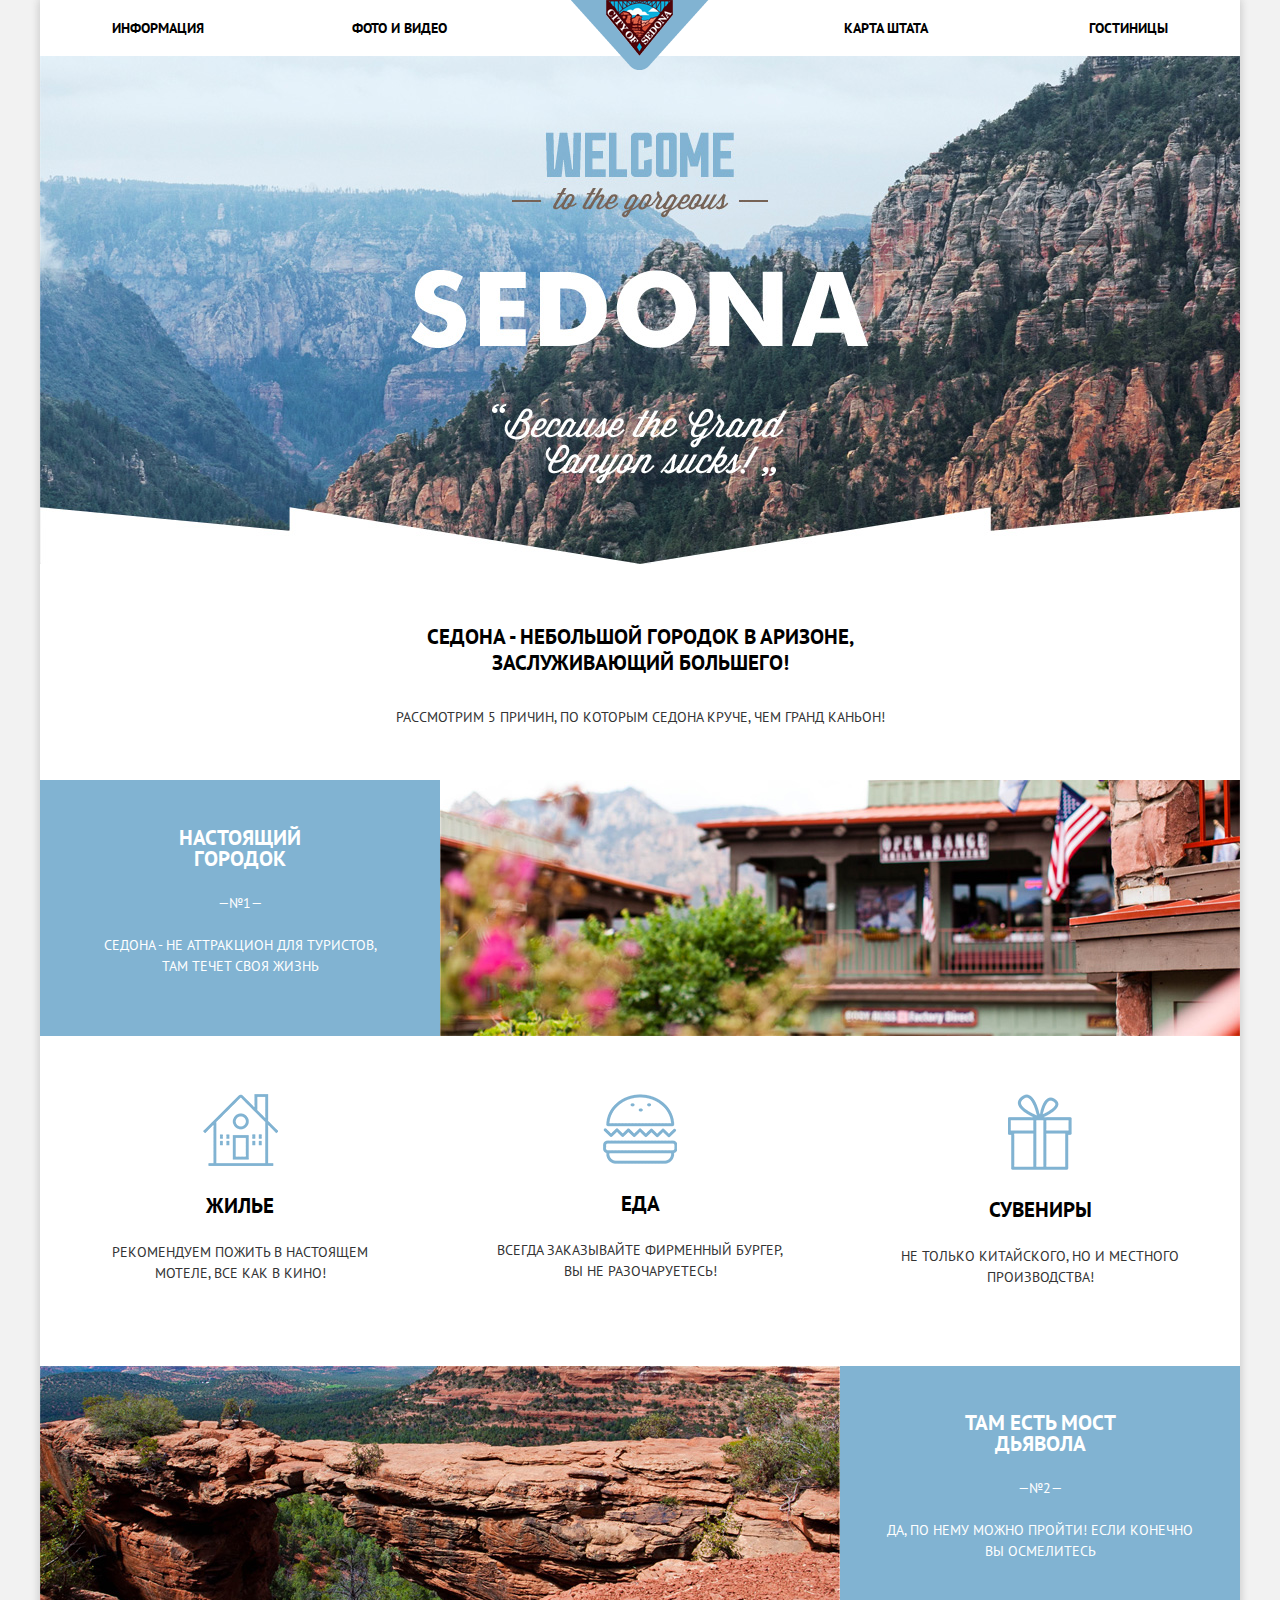
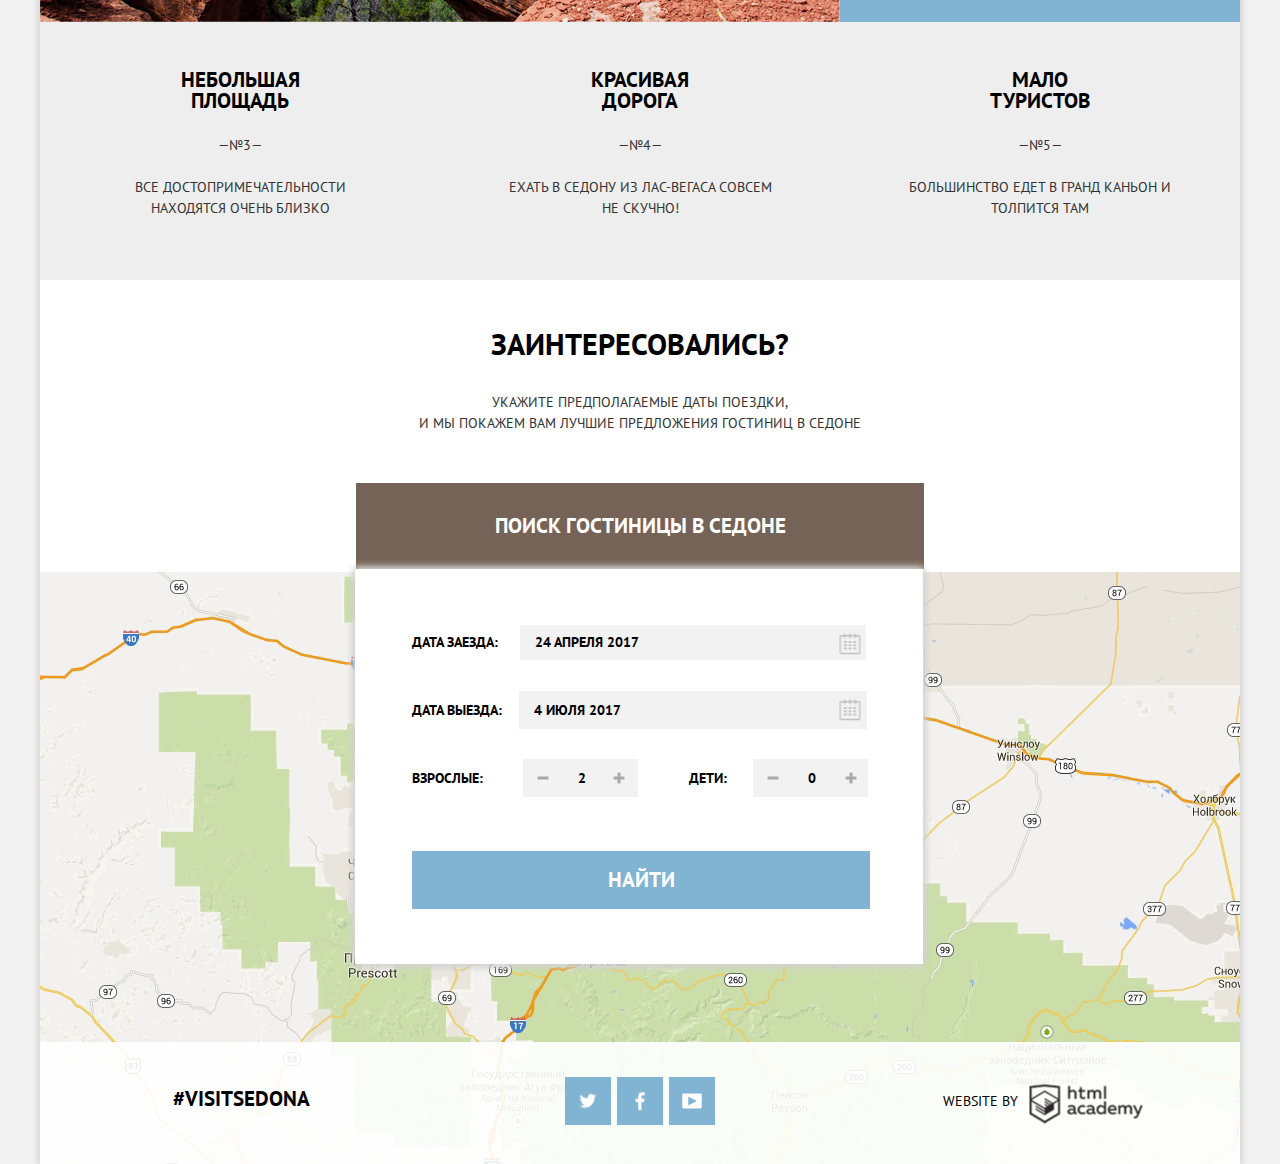
==== index.html @ 2518025a "CSS list corrected" ====
<!DOCTYPE html>
<html lang="ru">
  <head>
    <meta charset="utf-8">
    <title>Седона</title>
    <link href="css/style.css" rel="stylesheet">
    <link href="css/normalize.css" rel="stylesheet">
    <link href="https://fonts.googleapis.com/css?family=PT+Sans:400,700&amp;subset=cyrillic" rel="stylesheet">
  </head>
  <body>
  <div class="wrapper">
    <header class="main-header">
      <div class="container">
        <nav class="main-navigation">
          <ul class="clearfix">
            <li class="navigation-element left-navigation">
              <a href="#">Информация</a>
            </li>
            <li class="navigation-element left-navigation">
              <a href="#">Фото и видео</a>
            </li>
            <li class="navigation-element right-navigation">
              <a href="catalog.html">Гостиницы</a>
            </li>
            <li class="navigation-element right-navigation">
              <a href="#">Карта штата</a>
          </ul>
        </nav>
        <a class="index-logo" href="#">
          <img src="img/logo.png" alt="Седона">
        </a>
      </div>
    </header>
    <main class="container">
      <div class="promo-picture">
      </div>
      <div class="promo-block">
          <h1>Седона - небольшой городок в Аризоне, заслуживающий большего!</h1>
          <span class="promo-speech"> Рассмотрим 5 причин, по которым Седона круче, чем Гранд Каньон!</span>
      </div>
      <div class="picture-reason">
        <div class="picture-description">
          <h2 class="picture-header">Настоящий городок</h2>
          <div class="picture-number">&mdash;№1&mdash;</div>
          <p class="picture-text">Седона - не аттракцион для туристов, там течет своя жизнь</p>
        </div>
          <div class="picture">
            <img src ="img/usaflag.jpg" alt="Город">
          </div>
      </div>
      <section class="reason-list">
        <div class="reason-point">
          <img src ="img/house.png" alt="Жилье">
          <h2 class="reason-header">Жилье</h2>
          <span>Рекомендуем пожить в настоящем мотеле, все как в кино!</span>
        </div>
        <div class="reason-point">
          <img src ="img/food.png" alt="Еда">
          <h2 class="reason-header">Еда</h2>
          <span>Всегда заказывайте фирменный бургер, вы не разочаруетесь!</span>
        </div>
        <div class="reason-point">
          <img src ="img/present.png" alt="Сувениры">
          <h2 class="reason-header">Сувениры</h2>
          <span>Не только китайского, но и местного производства!</span>
        </div>
      </section>
      <div class="picture-reason-reverse">
         <div class="picture-description-reverse">
           <h2 class="picture-header-reverse">Там есть мост дьявола</h2>
           <div class="picture-number-reverse">&mdash;№2&mdash;</div>
           <p class="picture-text-reverse">Да, по нему можно пройти! Если конечно вы осмелитесь</p>
        </div>
          <div class="picture">
            <img src ="img/mountains.jpg" alt="Горы">
          </div>
      </div>
      <section class="reason-list-nopicture">
        <div class="reason-point-nopicture">
          <h2 class="reason-header-nopicture">Небольшая площадь</h2>
          <div>&mdash;№3&mdash;</div>
          <p>Все достопримечательности находятся очень близко</p>
        </div>
        <div class="reason-point-nopicture">
          <h2 class="reason-header-nopicture">Красивая дорога</h2>
          <div>&mdash;№4&mdash;</div>
          <p>Ехать в Седону из Лас-Вегаса совсем не скучно!</p>
        </div>
        <div class="reason-point-nopicture">
          <h2 class="reason-header-nopicture">Мало туристов</h2>
          <div>&mdash;№5&mdash;</div>
          <p>Большинство едет в Гранд Каньон и толпится там</p>
        </div>
      </section>
      <section class="if-interest-block">
        <div class="if-interest-content">
          <span class="main-question">Заинтересовались?</span>
          <p class="main-answer">Укажите предполагаемые даты поездки,<br> и мы покажем вам лучшие предложения гостиниц в Седоне</p>
        </div>
        <div class="search-open">
          <h3 class="search-name">Поиск гостиницы в Седоне</h3>
        </div>
      </section>
      <div class="search-block map">
        <div class="search-basis">
          <form class="search-form" action="#" method="post">
            <div class="search-row search-first-row">
              <label for="date-in">Дата заезда:</label>
              <input class="date-in"type="text" id="date-in" name="date-in" placeholder="24 апреля 2017">
              <button class="calendar calendar-first" type="button" title="Календарь">Календарь</button>
            </div>
            <div class="search-row search-second-row">
              <label for="date-out">Дата выезда:</label>
              <input class="date-out" type="text" id="date-out" name="date-out" placeholder="4 июля 2017">
              <button class="calendar calendar-second" type="button" title="Календарь">Календарь</button>
            </div>
            <div class="search-row search-third-row">
              <label for="adults">Взрослые:</label>
              <button class="minus-button" type="button" title="Минус">-</button>
              <input class="adults" type="text" id="adults" name="adults" placeholder="2">
              <button class="plus-button" type="button" title="Плюс">+</button>
            </div>
            <div class="search-row search-fourth-row">
              <label for="children">Дети:</label>
              <button class="minus-button" type="button" title="Минус">-</button>
              <input class="children" type="text" id="children" name="children" placeholder="0">
              <button class="plus-button" type="button" title="Плюс">+</button>
            </div>
            <div class="search-form-button">
              <input type="submit" value="Найти">
            </div>
        </div>
        </form>
      </div>
    </main>
    <footer class="container">
      <div class="footer-main footer-opacity clearfix">
        <section class="hashtag">
          <span>#Visitsedona</span>
        </section>
        <section class="footer-social">
          <a class="social-btn social-btn-twitter" href="#">Twitter</a>
          <a class="social-btn social-btn-facebook" href="#">Facebook</a>
          <a class="social-btn social-btn-youtube" href="#">Youtube</a>
        </section>
        <section class="footer-copyright">
          <span class="html-academy">Website by</span>
          <a class="copyright-img link-img" href="https://htmlacademy.ru/intensive/htmlcss">
          </a>
        </section>
      </div>
    </footer>
  </div>
  </body>
</html>
---- css/style.css ----
body {
  margin: 0;
  padding: 0;
  font-family: "PT Sans", "Arial", sans-serif;
  font-size: 14px;
  line-height: 21px;
  font-weight: normal;
  text-transform: uppercase;
  color: rgb(51, 51, 51);
  background-color: rgb(242, 242, 242);
}

.wrapper {
  width: 1200px;
  margin: 0 auto;
  box-shadow:
    1px 0px 8px lightgrey,
    -1px 0px 8px lightgrey;
}

.container {
  position: relative;
  width: 1200px;
  margin: 0 auto;
  background-color: rgb(255, 255, 255);
}

.clearfix::after {
  display: table;
  content: "";
  clear: both;
}

/*Хедер*/

.main-navigation {
  margin-left: 72px;
  margin-right: 72px;
}

.main-navigation ul {
  margin: 0;
  padding: 0;
}

.main-navigation a {
  font-family: "PT Sans", "Arial", sans-serif;
  font-size: 14px;
  line-height: 26px;
  font-weight: bold;
  text-transform: uppercase;
  text-decoration: none;
  color: rgb(0, 0, 0);
}

.main-navigation a:focus {
  color: rgba(0, 0, 0, 0.3);
}

.main-navigation a:hover {
  color: rgb(129, 179, 210);
}

.active a {
  color: rgb(118, 99, 87);
}

.navigation-element {
  min-width: 240px;
  padding-top: 15px;
  padding-bottom: 15px;
  list-style: none;
}

.left-navigation {
  float: left;
  text-align: left;
}

.right-navigation {
  float: right;
  text-align: right;
}

.index-logo {
  position: absolute;
  z-index: 2;
  left: 50%;
  top: 0px;
  width: 138px;
  height: 70px;
  margin-left: -69px;
}

/* Индексная */

.promo-picture {
  width: 1200px;
  height: 508px;
  background-position: center -56px;
  background-image: url(../img/mainphoto.jpg);
  background-color: rgb(129, 179,210);
}

.promo-block {
  width: 495px;
  margin-top: 60px;
  margin-bottom: 50px;
  margin-left: auto;
  margin-right: auto;
  text-align: center;
  background-color: rgb(255,255,255);
}

.promo-block h1 {
  padding-bottom: 14px;
  font-family: "PT Sans", "Arial", sans-serif;
  font-size: 21px;
  line-height: 26px;
  font-weight: bold;
  text-transform: uppercase;
  color: rgb(0, 0, 0);
}

.promo-speech {
  font-family: "PT Sans", "Arial", sans-serif;
  font-size: 14px;
  line-height: 26px;
  text-transform: uppercase;
  color: rgb(51, 51, 51);
}

.picture-reason {
   display: flex;
}

.picture-description {
  flex-grow: 2;
  display: inline-block;
  vertical-align: middle;
  padding-top: 47px;
  font-family: "PT Sans", "Arial", sans-serif;
  font-size: 14px;
  line-height: 21px;
  text-transform: uppercase;
  text-align: center;
  background-color: rgb(129, 179, 210);
  color: rgb(255, 255, 255);
}

.picture-number {
  padding-top: 21px;
  padding-bottom: 7px;
}

.picture-header {
  display: inline-block;
  width: 140px;
  padding: 0;
  margin: 0;
  font-family: "PT Sans", "Arial", sans-serif;
  font-size: 21px;
  line-height: 21px;
  font-weight: bold;
  text-transform: uppercase;
  color: rgb(255, 255, 255);
}

.picture-text {
  display: inline-block;
  width: 300px;
  font-family: "PT Sans", "Arial", sans-serif;
  font-size: 14px;
  line-height: 21px;
  font-weight: normal;
  text-transform: uppercase;
  color: rgb(255, 255, 255);
}

.picture img {
  display: block;
}

.reason-list {
  display: flex;
  justify-content: space-around;
  padding-top: 58px;
  padding-bottom: 78px;
}

.reason-point {
  flex-basis: 290px;
  text-align: center;
}

.reason-header {
  display: block;
  padding-top: 6px;
  padding-bottom: 8px;
  font-family: "PT Sans", "Arial", sans-serif;
  font-size: 21px;
  line-height: 21px;
  font-weight: bold;
  text-transform: uppercase;
  color: rgb(0, 0, 0);
}

.picture-reason-reverse {
  display: flex;
  flex-direction: row-reverse;
}

.picture-description-reverse {
  flex-grow: 2;
  display: inline-block;
  vertical-align: middle;
  padding-top: 29px;
  text-align: center;
  font-family: "PT Sans", "Arial", sans-serif;
  font-size: 14px;
  line-height: 21px;
  text-transform: uppercase;
  color: rgb(255, 255, 255);
  background-color: rgb(129, 179, 210);
}

.picture-header-reverse {
  display: inline-block;
  width: 151px;
  font-size: 21px;
  line-height: 21px;
  font-family: "PT Sans", "Arial", sans-serif;
  font-weight: bold;
  text-transform: uppercase;
  color: rgb(255, 255, 255);
}

.picture-number-reverse {
  padding-top: 6px;
  padding-bottom: 7px;
}

.picture-text-reverse {
  display: inline-block;
  width: 314px;
  font-family: "PT Sans", "Arial", sans-serif;
  font-size: 14px;
  line-height: 21px;
  font-weight: normal;
  text-transform: uppercase;
  color: rgb(255, 255, 255);
}

.reason-list-nopicture {
  display: flex;
  justify-content: space-around;
  padding-top: 30px;
  padding-bottom: 47px;
  background-color: rgb(238, 238, 238);
}

.reason-point-nopicture {
  flex-basis: 270px;
  text-align: center;
}

.reason-point-nopicture div {
  padding-bottom: 7px;
}

.reason-header-nopicture {
  display: inline-block;
  max-width: 130px;
  padding-bottom: 6px;
  text-align: center;
  font-family: "PT Sans", "Arial", sans-serif;
  font-size: 21px;
  line-height: 21px;
  font-weight: bold;
  text-transform: uppercase;
  color: rgb(0, 0, 0);
}

.if-interest-block {
  padding-bottom: 3px;
  background-color: rgb(255, 255, 255);
}

.if-interest-content {
   width: 500px;
   margin-left: auto;
   margin-right: auto;
   padding-top: 52px;
   text-align: center;
}

.main-question {
  font-family: "PT Sans", "Arial", sans-serif;
  font-size: 30px;
  line-height: 24px;
  font-weight: bold;
  text-transform: uppercase;
  color: rgb(0, 0, 0);
}

.main-answer {
  padding-top: 17px;
  font-family: "PT Sans", "Arial", sans-serif;
  font-size: 14px;
  line-height: 21px;
  font-weight: normal;
  text-transform: uppercase;
  color: rgb(51, 51, 51);
}

.search-open {
  padding-top: 35px;
}

.search-name {
  display: block;
  vertical-align: middle;
  width: 568px;
  min-height: 56px;
  margin: 0 auto;
  padding-top: 30px;
  text-align: center;
  font-family: "PT Sans", "Arial", sans-serif;
  font-size: 21px;
  line-height: 26px;
  font-weight: bold;
  text-transform: uppercase;
  color: rgb(255, 255, 255);
  background-color: rgb(118, 99, 87);
}

.search-block {
  position: relative;
  width: 100%;
  min-height: 592px;
  background-image: url(../img/map.jpg);
}

.search-basis {
  position: absolute;
  left: 315px;
  top: -3px;
  width: 568px;
  background-color: rgb(255, 255, 255);
  box-shadow:
    1px 0px 8px lightgrey,
    -1px 0px 8px lightgrey,
    0px 1px 8px lightgrey;
}

.search-form {
  padding-top: 56px;
  padding-bottom: 55px;
  padding-left: 57px;
  padding-right: 54px;
  text-align: left;
  font-size: 0px;
}

.search-first-row {
  padding-bottom: 31px;
}

.search-second-row {
  padding-bottom: 30px;
}

.search-third-row {
  display: inline-block;
  padding-bottom: 54px;
}

.search-fourth-row {
  display: inline-block;
}

.search-first-row input {
  width: 296px;
  height: 35px;
  margin: 0;
  padding: 0;
  padding-left: 15px;
  padding-right: 35px;
	background: rgb(242, 242, 242);
  box-shadow: none;
  border: none;
}

.search-first-row input:hover {
	background: rgb(235, 235, 235);
}

.search-first-row input:focus {
  width: 292px;
  height: 34px;
	background: rgb(255, 255, 255);
  border: 2px solid rgb(235, 235, 235);
}

.calendar {
  position: absolute;
  right: 54px;
  display: inline-block;
  vertical-align: top;
  width: 39px;
  height: 38px;
  text-decoration: none;
  font-size: 0;
  background-color: transparent;
  border: 0;
}

.calendar::before {
  position: absolute;
  content: "";
  transform: translate(-50%, -50%);
  background-image: url(../img/sprite.png);
  background-repeat: no-repeat;
  cursor: pointer;
}

.calendar-first::before {
  width: 21px;
  height: 22px;
  background-position: -92px -10px;
}

.calendar-second::before {
  width: 21px;
  height: 22px;
  background-position: -92px -10px;
}

.calendar-first:hover::before {
  width: 21px;
  height: 22px;
  background-position: -10px -10px;
}

.calendar-second:hover::before {
  width: 21px;
  height: 22px;
  background-position: -10px -10px;
}

.calendar-first:focus::before {
  width: 21px;
  height: 22px;
  background-position: -51px -10px;
}

.calendar-second:focus::before {
  width: 21px;
  height: 22px;
  background-position: -51px -10px;
}

.search-second-row input {
  width: 296px;
  height: 38px;
  margin: 0;
  padding: 0;
  padding-left: 15px;
  padding-right: 37px;
	background: rgb(242, 242, 242);
  box-shadow: none;
  border: none;
}

.search-second-row input:hover {
	background: rgb(235, 235, 235);
}

.search-second-row input:focus {
  width: 292px;
  height: 34px;
  background: rgb(255, 255, 255);
  border: 2px solid rgb(235, 235, 235);
}

.search-third-row input {
  width: 25px;
  height: 38px;
  margin: 0;
  padding: 0;
  padding-left: 55px;
  padding-right: 35px;
	background: rgb(242, 242, 242);
  box-shadow: none;
  border: none;
}

.search-third-row .plus-button {
  position: absolute;
  right: 285px;
  display: inline-block;
  vertical-align: top;
  width: 39px;
  height: 38px;
  font-size: 0;
  text-decoration: none;
  border: 0;
  background-color: transparent;
  cursor: pointer;
}

.search-fourth-row .plus-button {
  position: absolute;
  right: 53px;
  display: inline-block;
  vertical-align: top;
  width: 39px;
  height: 38px;
  font-size: 0;
  text-decoration: none;
  border: 0;
  background-color: transparent;
  cursor: pointer;
}

.minus-button {
  position: absolute;
  display: inline-block;
  vertical-align: top;
  width: 39px;
  height: 38px;
  font-size: 0;
  text-decoration: none;
  border: 0;
  background-color: transparent;
  cursor: pointer;
}

.minus-button::before {
  position: absolute;
  content: "";
  width: 12px;
  height: 3px;
  transform: translate(-50%, -50%);
  background-image: url(../img/sprite.png);
  background-position: -920px -10px;
  background-repeat: no-repeat;
}

.minus-button:hover::before {
  background-position: -856px -10px;
  background-repeat: no-repeat;
}

.minus-button:focus::before {
  background-position: -888px -10px;
  background-repeat: no-repeat;
}

.plus-button::before {
  position: absolute;
  content: "";
  width: 11px;
  height: 11px;
  transform: translate(-50%, -50%);
  background-image: url(../img/sprite.png);
  background-position: -1014px -10px;
  background-repeat: no-repeat;
}

.plus-button:hover::before {
  background-position: -952px -10px;
  background-repeat: no-repeat;
}

.plus-button:focus::before {
  background-position: -983px -10px;
  background-repeat: no-repeat;
}

.search-fourth-row input {
  width: 25px;
  height: 38px;
  margin: 0;
  padding: 0;
  padding-left: 55px;
  padding-right: 35px;
	background: rgb(242, 242, 242);
  box-shadow: none;
  border: none;
}

.search-first-row label {
  position: relative;
  padding-right: 22px;
  font-family: "PT Sans", "Arial", sans-serif;
  font-size: 14px;
  line-height: 26px;
  font-weight: bold;
  text-transform: uppercase;
  color: rgb(0, 0, 0);
}

.search-second-row label {
  position: relative;
  padding-right: 17px;
  font-family: "PT Sans", "Arial", sans-serif;
  font-size: 14px;
  line-height: 26px;
  font-weight: bold;
  text-transform: uppercase;
  color: rgb(0, 0, 0);
}

.search-third-row label {
  position: relative;
  padding-right: 40px;
  font-family: "PT Sans", "Arial", sans-serif;
  font-size: 14px;
  line-height: 26px;
  font-weight: bold;
  text-transform: uppercase;
  color: rgb(0, 0, 0);
}

.search-fourth-row label {
  position: relative;
  padding-left: 51px;
  padding-right: 26px;
  font-family: "PT Sans", "Arial", sans-serif;
  font-size: 14px;
  line-height: 26px;
  font-weight: bold;
  text-transform: uppercase;
  color: rgb(0, 0, 0);
}

.search-form-button input {
  width: 458px;
  height: 58px;
  font-family: "PT Sans", "Arial", sans-serif;
  font-size: 21px;
  line-height: 26px;
  font-weight: bold;
  text-transform: uppercase;
  color: rgb(255, 255, 255);
  background-color: rgb(129, 179, 210);
  box-shadow: none;
  border: none;
  cursor: pointer;
}

.search-form-button input:hover {
  background-color: rgb(102, 158, 192);
}

.search-form-button input:focus {
  color: rgba(255, 255, 255, 0.3);
  background-color: rgb(84, 150, 189);
}

.date-in, .date-out, .children, .adults {
  padding-left: 16px;
  font-family: "PT Sans", "Arial", sans-serif;
  font-size: 14px;
  line-height: 26px;
  font-weight: bold;
  text-transform: uppercase;
  color: rgb(0, 0, 0);
}

input::-moz-placeholder {
  color: black;
}

input::-webkit-input-placeholder {
  color: black;
}

input:-ms-input-placeholder {
  color: black;
}

/*Каталог*/

.search-form-small-block  {
  background: grey url("../img/background.png");
}

.search-form-small {
  padding-top: 26px;
  padding-bottom: 6px;
  padding-left: 71px;
  padding-right: 70px;
}

.search-form-small-left label, .search-form-small-left input {
  display: block;
}

.search-form-small-middle label, .search-form-small-middle input {
  display: block;
}

.search-form-small-left {
  float:left;
}

.search-form-small-middle {
  float: left;
  margin-left: 119px;
}

.search-form-small-right {
  float: right;
}

.minor-header-form {
  margin: 0;
  padding: 0;
  padding-bottom: 25px;
  font-family: "PT Sans", "Arial", sans-serif;
  font-size: 16px;
  line-height: 21px;
  font-weight: bold;
  text-transform: uppercase;
  color: rgb(255, 255, 255);
}

.search-form-small-left label {
  margin-left: 30px;
  padding-bottom: 25px;
  padding-left: 11px;
  font-family: "PT Sans", "Arial", sans-serif;
  font-size: 14px;
  line-height: 21px;
  font-weight: normal;
  text-transform: uppercase;
  color: rgb(255, 255, 255);
}

.search-form-small-middle label {
  margin-left: 30px;
  padding-bottom: 25px;
  padding-left: 11px;
  font-family: "PT Sans", "Arial", sans-serif;
  font-size: 14px;
  line-height: 21px;
  font-weight: normal;
  text-transform: uppercase;
  color: rgb(255, 255, 255);
}

.search-form-small-basis input[type="checkbox"] {
  display: none;
}

.search-form-small-basis input[type="checkbox"] + label {
  position: relative;
  cursor: pointer;
}

.search-form-small-basis input[type="checkbox"] + label::before {
  position: absolute;
  top: 0px;
  left: -30px;
  display: block;
  width: 25px;
  height: 25px;
  content: "";
  background: url(../img/checkboxoff.png) no-repeat;
}

.search-form-small-basis input[type="checkbox"]:checked + label::after {
  position: absolute;
  top: 0px;
  left: -30px;
  display: block;
  width: 25px;
  height: 25px;
  content: "";
  background: url(../img/checkboxon.png) no-repeat;
}

.filter-range {
  width: 320px;
  text-transform: uppercase;
  color: rgb(255, 255, 255);
}

.filter-range-title {
  margin-bottom: 9px;
  font-size: 16px;
  line-height: 21px;
  font-weight: bold;
}

.price-controls {
  position: relative;
  height: 31px;
  margin-bottom: 20px;
  font-size: 0;
  border: 2px solid rgb(255, 255, 255);
  border-radius: 2px;
}

.price-controls::after {
  position: absolute;
  top: 50%;
  left: 50%;
  width: 2px;
  height: 22px;
  content: "";
  transform: translate(-50%, -50%);
  background: rgb(255, 255, 255);
}

.price-controls label {
  display: inline-block;
  vertical-align: top;
  font-size: 14px;
  line-height: 32px;
  cursor: pointer;
}

.price-controls .min-price,
.price-controls .max-price {
  width: 83px;
  padding-left: 65px;
}

.price-controls input {
  display: inline-block;
  width: 50px;
  margin: 0;
  font: inherit;
  color: inherit;
  background: none;
  border: none;
}

.range-controls {
  position: relative;
  margin-bottom: 32px;
}

.range-controls .scale {
  height: 2px;
  background: rgba(255, 255, 255, 0.3);
}

.range-controls .bar {
  width: 80%;
  height: 2px;
  background: rgb(255, 255, 255);
}

.range-toggle {
  position: absolute;
  top: -9px;
  width: 4px;
  height: 4px;
  background: rgb(171, 171, 171);
  border: 8px solid rgb(255, 255, 255);
  border-radius: 50%;
  box-shadow: 0 2px 1px 0 rgba(0, 1, 1, 0.2);
  cursor: pointer;
}

.range-toggle:hover {
  background: rgb(28, 79, 128);
}

.range-toggle-min {
  left: 0;
}

.range-toggle-max {
  left: 80%;
}

.btn-transparent {
  display: block;
  margin-left: 86px;
  padding: 7px 30px;
  font-size: 14px;
  line-height: 20px;
  text-transform: uppercase;
  color: rgb(255, 255, 255);
  background: transparent;
  border: 2px solid rgb(255, 255, 255);
  border-radius: 2px;
  cursor: pointer;
}

.btn-transparent:hover {
  color: rgb(0, 0, 0);
  background: rgb(255, 255, 255);
}

.search-result {
  position: relative;
  padding-top: 30px;
  padding-bottom: 20px;
  font-size: 0;
  border-bottom: 1px solid rgb(204, 204, 204);
}

.search-result-left {
  float: left;
  margin-left: 73px;
}

.search-result-right {
  float: right;
  margin-right: 73px;
  padding-top: 11px;
}

.search-found {
  display: inline-block;
  vertical-align: baseline;
  margin: 0;
  margin-right: 47px;
  padding: 0;
  font-family: "PT Sans", "Arial", sans-serif;
  font-size: 21px;
  line-height: 26px;
  font-weight: bold;
  text-transform: uppercase;
  color: rgb(0, 0, 0);
}

.sorting-header {
  display: inline-block;
  vertical-align: baseline;
  margin-right: 40px;
  font-size: 12px;
  line-height: 18px;
  text-transform: uppercase;
  color: rgb(0, 0, 0);
}

.sorting {
  display: inline-block;
  margin: 0;
  padding: 0;
  font-size: 12px;
  line-height: 18px;
  text-transform: uppercase;
  list-style: none;
}

.sorting-element {
  display: inline-block;
  vertical-align: baseline;
  margin-right: 30px;
}

.sorting-element a {
  text-decoration: none;
  color: rgba(0, 0, 0, 0.3);
  border-bottom: 1px dotted rgb(129, 179, 210);
}

.sorting-element a:hover {
  text-decoration: none;
  color: rgb(129, 179, 210);
  border-bottom: 1px dotted rgb(129, 179, 210);
}

.sorting-element a:focus {
  text-decoration: none;
  color: rgb(0, 0, 0);
  border: none;
}

.sorting-element a:active {
  text-decoration: none;
  color: rgb(129, 179, 210);
  border: none;
}

.search-button {
  margin-right: 73px;
}

.down-button {
  float: right;
  display: block;
  height: 25px;
  width: 20px;
  font-size: 0;
}

.down-button::before {
  position: absolute;
  top: 39px;
  right: 74px;
  content: "";
  width: 0;
	height: 0;
	border-left: 5px solid transparent;
	border-right: 5px solid transparent;
	border-top: 10px solid rgb(204, 204, 204);
}

.down-button:hover::before {
  position: absolute;
  top: 35px;
  right: 78px;
  width: 0;
	height: 0;
  content: "";
	border-left: 5px solid transparent;
	border-right: 5px solid transparent;
	border-top: 10px solid rgb(0, 0, 0);
}

.down-button:focus::before {
  position: absolute;
  top: 35px;
  right: 78px;
  width: 0;
  height: 0;
  content: "";
	border-left: 5px solid transparent;
	border-right: 5px solid transparent;
	border-top: 10px solid rgb(129, 179, 210);
}

.up-button {
  float: right;
  display: block;
  width: 20px;
  height: 25px;
  font-size: 0;
}

.up-button::before {
  position: absolute;
  top: 39px;
  right: 97px;
  width: 0;
  height: 0;
  content: "";
	border-left: 5px solid transparent;
	border-right: 5px solid transparent;
	border-bottom: 10px solid rgb(204, 204, 204);
}

.up-button:hover::before {
  position: absolute;
  top: 35px;
  right: 99px;
  width: 0;
	height: 0;
  content: "";
	border-left: 5px solid transparent;
	border-right: 5px solid transparent;
	border-bottom: 10px solid rgb(0, 0, 0);
}

.up-button:focus::before {
  position: absolute;
  top: 35px;
  right: 99px;
  width: 0;
  height: 0;
  content: "";
	border-left: 5px solid transparent;
	border-right: 5px solid transparent;
	border-bottom: 10px solid rgb(129, 179, 210);
}

.hotel-type {
  padding-top: 25px;
  padding-bottom: 24px;
  border-bottom: 1px solid rgb(204, 204, 204);
}

.left-article-type {
  float: left;
  margin-left: 73px;
}

.hotel-image {
  float: left;
  padding-right: 30px;
  padding-top: 5px;
}

.hotel-description {
  float: left;
}

.hotel-name {
  display: block;
  margin: 0;
  padding: 0;
  padding-bottom: 7px;
  font-family: "PT Sans", "Arial", sans-serif;
  font-size: 21px;
  line-height: 26px;
  font-weight: bold;
  text-transform: uppercase;
  text-decoration: none;
  color: rgb(0, 0, 0);
  cursor: pointer;
}

.hotel-name:focus {
  color: rgba(255, 255, 255, 0.3);
}

.hotel-name:hover {
  color: rgb(129, 179, 210);
}

.article-text {
  padding-bottom: 13px;
}

.article-info {
  display: inline-block;
  text-align: left;
}

.article-price-amara {
  display: inline-block;
  padding-left: 34px;
  text-align: right;
}

.article-price-desert {
  display: inline-block;
  padding-left: 60px;
  text-align: right;
}

.article-price-villas {
  display: inline-block;
  padding-left: 17px;
  text-align: right;
}

.more-btn {
  display: inline-block;
  vertical-align: middle;
  width: 109px;
  height: 25px;
  margin-right: 3px;
  padding-top: 4px;
  font-family: "PT Sans", "Arial", sans-serif;
  font-size: 14px;
  line-height: 21px;
  font-weight: bold;
  text-transform: uppercase;
  text-decoration: none;
  text-align: center;
  color: rgb(255, 255, 255);
  background-color: rgb(129, 179, 210);
}

.more-btn:hover {
  color: rgba(255, 255, 255);
  background-color: rgb(102, 158, 192);
}

.more-btn:focus {
  color: rgba(255, 255, 255, 0.3);
  background-color: rgb(84, 150, 189);
}

.book-btn {
  display: inline-block;
  vertical-align: middle;
  width: 142px;
  height: 25px;
  padding-top: 4px;
  font-family: "PT Sans", "Arial", sans-serif;
  font-size: 14px;
  line-height: 21px;
  font-weight: bold;
  text-transform: uppercase;
  text-align: center;
  text-decoration: none;
  color: rgb(255, 255, 255);
  background-color: rgb(118, 99, 87);
}

.book-btn:hover {
  color: rgb(255, 255, 255);
  background-color: rgb(96, 78, 67);
}

.book-btn:focus {
  color: rgba(255, 255, 255, 0.3);
  background-color: rgb(80, 62, 51);
}

.right-article-type {
  float: right;
  margin-right: 73px;
}

.rate {
  display: inline-block;
  vertical-align: middle;
  width: 109px;
  height: 25px;
  margin-top: 30px;
  padding-top: 5px;
  font-family: "PT Sans", "DIN Pro", sans-serif;
  font-size: 14px;
  line-height: 21px;
  text-transform: uppercase;
  text-align: center;
  color: rgb(102, 102, 102);
  background-color: rgb(242, 242, 242);
}

.stars-block {
  padding-top: 5px;
  transform: scaleX(-1);
}

.stars-list {
  display: inline-block;
  margin: 0;
  padding: 0;
  list-style: none;
}

.stars-list li {
  display: inline-block;
  width: 20px;
  height: 25px;
  padding: 0;
  margin: 0;
  text-align: right;
  background-image: url(../img/2stars.png);
  background-repeat: no-repeat;
}

/*Футер*/

.footer-main {
  padding-top: 35px;
  padding-bottom: 30px;
  font-size: 0;
}

.footer-opacity {
  position: absolute;
  bottom: 0px;
  min-width: 1200px;
  background-color: rgba(255, 255, 255, 0.9);
}

.hashtag {
  float: left;
  width: 300px;
  margin: 0;
  margin-left: 133px;
  padding: 0;
  padding-top: 9px;
  font-family: "PT Sans", "Arial", sans-serif;
  font-size: 21px;
  line-height: 26px;
  font-weight: bold;
  text-transform: uppercase;
  color: rgb(0, 0, 0);
}

.footer-social {
  float: left;
  width: 300px;
  margin-left: 92px;
  padding-bottom: 9px;
}

.footer-copyright {
  float: right;
  width: 300px;
  padding-top: 6px;
}

.html-academy {
  display: inline-block;
  padding-right: 8px;
  padding-left: 3px;
  padding-top: 5px;
  font-family: "PT Sans", "Arial", sans-serif;
  font-size: 14px;
  line-height: 26px;
  text-transform: uppercase;
  color: rgb(0, 0, 0);
}

.copyright-img {
  position: relative;
  display: inline-block;
  vertical-align: top;
  width: 119px;
  height: 43px;
  font-size: 0;
  text-decoration: none;
}

.copyright-img::before {
  position: absolute;
  top: 50%;
  left: 50%;
  content: "";
  transform: translate(-50%, -50%);
  background-image: url(../img/sprite.png);
  background-repeat: no-repeat;
}

.link-img::before {
  width: 113px;
  height: 39px;
  background-position: -457px -10px;
}

.link-img:hover::before {
  width: 113px;
  height: 39px;
  background-position: -590px -10px;
}

.link-img:focus::before {
  width: 113px;
  height: 39px;
  background-position: -723px -10px;
}

.social-btn {
  position: relative;
  display: inline-block;
  vertical-align: top;
  width: 46px;
  height: 48px;
  margin-right: 6px;
  font-size: 0;
  text-decoration: none;
  background-color: rgb(129, 179, 210);
}

.social-btn:hover {
  background-color: rgb(102, 158, 192);
}

.social-btn:focus {
  background-color: rgb(84, 150, 189);
}

.social-btn::before {
  position: absolute;
  top: 50%;
  left: 50%;
  content: "";
  transform: translate(-50%, -50%);
  background-image: url(../img/sprite.png);
  background-repeat: no-repeat;
}

.social-btn-facebook::before {
  width: 10px;
  height: 19px;
  background-position: -397px -10px;
}

.social-btn-facebook:focus::before {
  width: 10px;
  height: 19px;
  background-position: -427px -10px;
}

.social-btn-twitter::before {
  width: 17px;
  height: 15px;
  background-position: -1045px -10px;
}

.social-btn-twitter:focus::before {
  width: 17px;
  height: 15px;
  background-position: -1082px -10px;
}

.social-btn-youtube::before {
  width: 20px;
  height: 16px;
  background-position: -1119px -10px;
}

.social-btn-youtube:focus::before {
  width: 20px;
  height: 16px;
  background-position: -1159px -10px;
}

.footer-opcaity {
  background-color: rgba(255, 255, 255, 0.9);
}
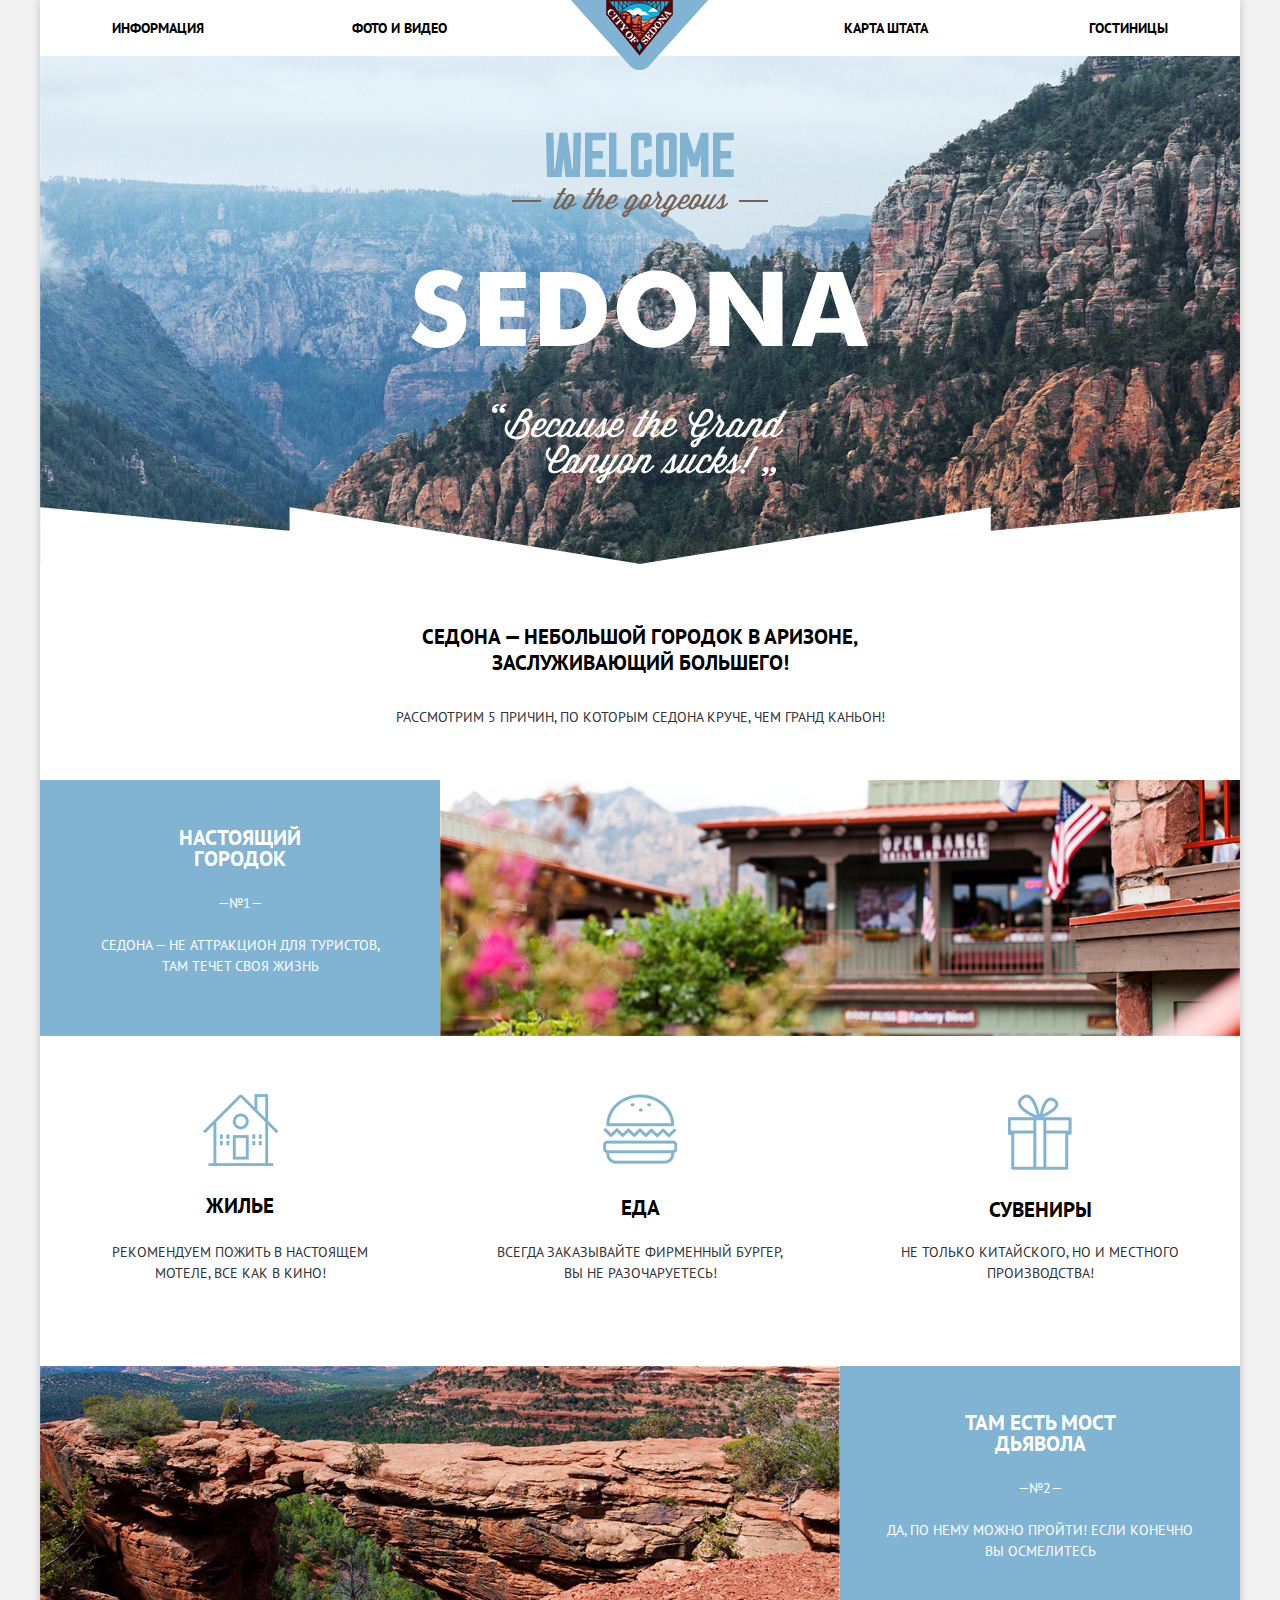
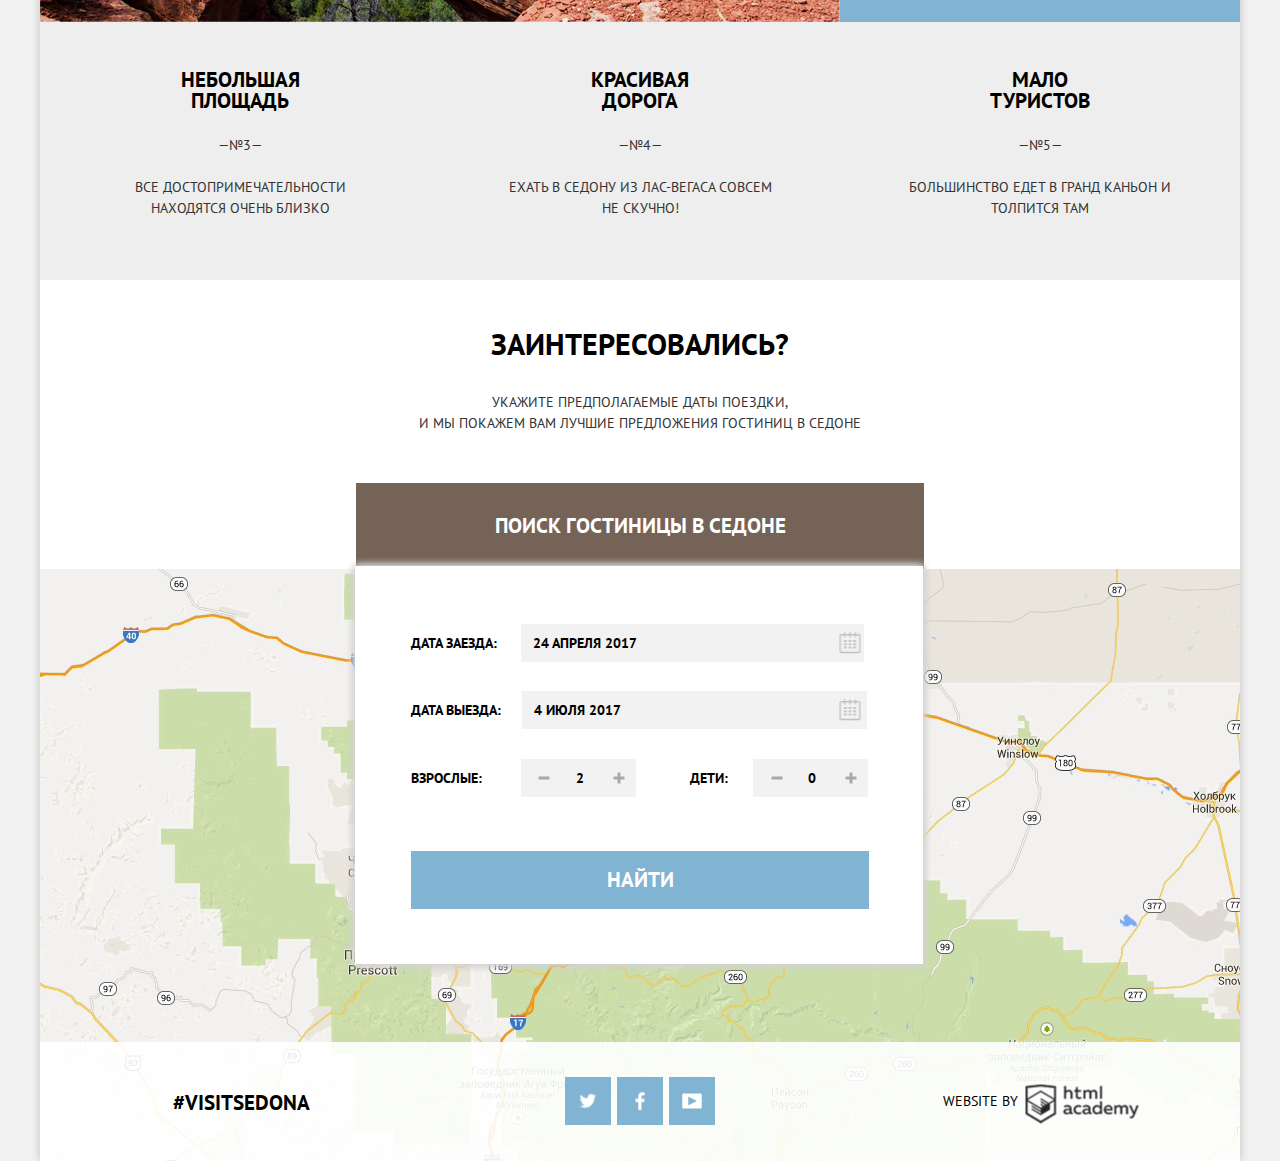
==== commit c56621ee: "Small fixes" ====
--- a/index.html
+++ b/index.html
@@ -8,65 +8,65 @@
     <link href="https://fonts.googleapis.com/css?family=PT+Sans:400,700&amp;subset=cyrillic" rel="stylesheet">
   </head>
   <body>
-  <div class="wrapper">
-    <header class="main-header">
-      <div class="container">
-        <nav class="main-navigation">
-          <ul class="clearfix">
-            <li class="navigation-element left-navigation">
-              <a href="#">Информация</a>
-            </li>
-            <li class="navigation-element left-navigation">
-              <a href="#">Фото и видео</a>
-            </li>
-            <li class="navigation-element right-navigation">
-              <a href="catalog.html">Гостиницы</a>
-            </li>
-            <li class="navigation-element right-navigation">
-              <a href="#">Карта штата</a>
-          </ul>
-        </nav>
-        <a class="index-logo" href="#">
-          <img src="img/logo.png" alt="Седона">
-        </a>
-      </div>
-    </header>
-    <main class="container">
-      <div class="promo-picture">
-      </div>
-      <div class="promo-block">
-          <h1>Седона - небольшой городок в Аризоне, заслуживающий большего!</h1>
+    <div class="wrapper">
+      <header class="main-header">
+        <div class="container">
+          <nav class="main-navigation">
+            <ul class="clearfix">
+              <li class="navigation-element left-navigation">
+                <a href="#">Информация</a>
+              </li>
+              <li class="navigation-element left-navigation">
+                <a href="#">Фото и видео</a>
+              </li>
+              <li class="navigation-element right-navigation">
+                <a href="catalog.html">Гостиницы</a>
+              </li>
+              <li class="navigation-element right-navigation">
+                <a href="#">Карта штата</a>
+            </ul>
+          </nav>
+          <a class="index-logo" href="#">
+            <img src="img/logo.png" alt="Седона">
+          </a>
+        </div>
+      </header>
+      <main class="container">
+        <div class="promo-picture">
+        </div>
+        <div class="promo-block">
+          <h1>Седона &mdash; небольшой городок в Аризоне, заслуживающий большего!</h1>
           <span class="promo-speech"> Рассмотрим 5 причин, по которым Седона круче, чем Гранд Каньон!</span>
-      </div>
-      <div class="picture-reason">
-        <div class="picture-description">
-          <h2 class="picture-header">Настоящий городок</h2>
-          <div class="picture-number">&mdash;№1&mdash;</div>
-          <p class="picture-text">Седона - не аттракцион для туристов, там течет своя жизнь</p>
         </div>
+        <div class="picture-reason">
+          <div class="picture-description">
+            <h2 class="picture-header">Настоящий городок</h2>
+            <div class="picture-number">&mdash;№1&mdash;</div>
+            <p class="picture-text">Седона &mdash; не аттракцион для туристов, там течет своя жизнь</p>
+          </div>
           <div class="picture">
             <img src ="img/usaflag.jpg" alt="Город">
           </div>
-      </div>
-      <section class="reason-list">
-        <div class="reason-point">
-          <img src ="img/house.png" alt="Жилье">
-          <h2 class="reason-header">Жилье</h2>
-          <span>Рекомендуем пожить в настоящем мотеле, все как в кино!</span>
         </div>
-        <div class="reason-point">
-          <img src ="img/food.png" alt="Еда">
-          <h2 class="reason-header">Еда</h2>
-          <span>Всегда заказывайте фирменный бургер, вы не разочаруетесь!</span>
-        </div>
-        <div class="reason-point">
-          <img src ="img/present.png" alt="Сувениры">
-          <h2 class="reason-header">Сувениры</h2>
-          <span>Не только китайского, но и местного производства!</span>
-        </div>
-      </section>
-      <div class="picture-reason-reverse">
-         <div class="picture-description-reverse">
+        <section class="reason-list">
+          <div class="reason-point">
+            <img src ="img/house.png" alt="Жилье">
+            <h2 class="reason-header">Жилье</h2>
+            <span>Рекомендуем пожить в настоящем мотеле, все как в кино!</span>
+          </div>
+          <div class="reason-point">
+            <img src ="img/food.png" alt="Еда">
+            <h2 class="reason-header">Еда</h2>
+            <span>Всегда заказывайте фирменный бургер, вы не разочаруетесь!</span>
+          </div>
+          <div class="reason-point">
+            <img src ="img/present.png" alt="Сувениры">
+            <h2 class="reason-header">Сувениры</h2>
+            <span>Не только китайского, но и местного производства!</span>
+          </div>
+        </section>
+        <div class="picture-reason-reverse">
+          <div class="picture-description-reverse">
            <h2 class="picture-header-reverse">Там есть мост дьявола</h2>
            <div class="picture-number-reverse">&mdash;№2&mdash;</div>
            <p class="picture-text-reverse">Да, по нему можно пройти! Если конечно вы осмелитесь</p>
@@ -74,82 +74,82 @@
           <div class="picture">
             <img src ="img/mountains.jpg" alt="Горы">
           </div>
-      </div>
-      <section class="reason-list-nopicture">
-        <div class="reason-point-nopicture">
-          <h2 class="reason-header-nopicture">Небольшая площадь</h2>
-          <div>&mdash;№3&mdash;</div>
-          <p>Все достопримечательности находятся очень близко</p>
         </div>
-        <div class="reason-point-nopicture">
-          <h2 class="reason-header-nopicture">Красивая дорога</h2>
-          <div>&mdash;№4&mdash;</div>
-          <p>Ехать в Седону из Лас-Вегаса совсем не скучно!</p>
+        <section class="reason-list-nopicture">
+          <div class="reason-point-nopicture">
+            <h2 class="reason-header-nopicture">Небольшая площадь</h2>
+            <div>&mdash;№3&mdash;</div>
+            <p>Все достопримечательности находятся очень близко</p>
+          </div>
+          <div class="reason-point-nopicture">
+            <h2 class="reason-header-nopicture">Красивая дорога</h2>
+            <div>&mdash;№4&mdash;</div>
+            <p>Ехать в Седону из Лас-Вегаса совсем не скучно!</p>
+          </div>
+            <div class="reason-point-nopicture">
+            <h2 class="reason-header-nopicture">Мало туристов</h2>
+            <div>&mdash;№5&mdash;</div>
+            <p>Большинство едет в Гранд Каньон и толпится там</p>
+          </div>
+        </section>
+        <section class="if-interest-block">
+          <div class="if-interest-content">
+            <span class="main-question">Заинтересовались?</span>
+            <p class="main-answer">Укажите предполагаемые даты поездки,<br> и мы покажем вам лучшие предложения гостиниц в Седоне</p>
+          </div>
+          <div class="search-open">
+            <h3 class="search-name">Поиск гостиницы в Седоне</h3>
+          </div>
+        </section>
+        <div class="search-block map">
+          <div class="search-basis">
+            <form class="search-form" action="#" method="post">
+              <div class="search-row search-first-row">
+                <label for="date-in">Дата заезда:</label>
+                <input class="date-in"type="text" id="date-in" name="date-in" placeholder="24 апреля 2017">
+                <button class="calendar calendar-first" type="button" title="Календарь">Календарь</button>
+              </div>
+              <div class="search-row search-second-row">
+                <label for="date-out">Дата выезда:</label>
+                <input class="date-out" type="text" id="date-out" name="date-out" placeholder="4 июля 2017">
+                <button class="calendar calendar-second" type="button" title="Календарь">Календарь</button>
+              </div>
+              <div class="search-row search-third-row">
+                <label for="adults">Взрослые:</label>
+                <button class="minus-button" type="button" title="Минус">-</button>
+                <input class="adults" type="text" id="adults" name="adults" placeholder="2">
+                <button class="plus-button" type="button" title="Плюс">+</button>
+              </div>
+              <div class="search-row search-fourth-row">
+                <label for="children">Дети:</label>
+                <button class="minus-button" type="button" title="Минус">-</button>
+                <input class="children" type="text" id="children" name="children" placeholder="0">
+                <button class="plus-button" type="button" title="Плюс">+</button>
+              </div>
+              <div class="search-form-button">
+                <input type="submit" value="Найти">
+              </div>
+            </div>
+          </form>
         </div>
-        <div class="reason-point-nopicture">
-          <h2 class="reason-header-nopicture">Мало туристов</h2>
-          <div>&mdash;№5&mdash;</div>
-          <p>Большинство едет в Гранд Каньон и толпится там</p>
+      </main>
+      <footer class="container">
+        <div class="footer-main footer-opacity clearfix">
+          <section class="hashtag">
+            <span>#Visitsedona</span>
+          </section>
+          <section class="footer-social">
+            <a class="social-btn social-btn-twitter" href="#">Twitter</a>
+            <a class="social-btn social-btn-facebook" href="#">Facebook</a>
+            <a class="social-btn social-btn-youtube" href="#">Youtube</a>
+          </section>
+          <section class="footer-copyright">
+            <span class="html-academy">Website by</span>
+            <a class="copyright-img link-img" href="https://htmlacademy.ru/intensive/htmlcss">
+            </a>
+          </section>
         </div>
-      </section>
-      <section class="if-interest-block">
-        <div class="if-interest-content">
-          <span class="main-question">Заинтересовались?</span>
-          <p class="main-answer">Укажите предполагаемые даты поездки,<br> и мы покажем вам лучшие предложения гостиниц в Седоне</p>
-        </div>
-        <div class="search-open">
-          <h3 class="search-name">Поиск гостиницы в Седоне</h3>
-        </div>
-      </section>
-      <div class="search-block map">
-        <div class="search-basis">
-          <form class="search-form" action="#" method="post">
-            <div class="search-row search-first-row">
-              <label for="date-in">Дата заезда:</label>
-              <input class="date-in"type="text" id="date-in" name="date-in" placeholder="24 апреля 2017">
-              <button class="calendar calendar-first" type="button" title="Календарь">Календарь</button>
-            </div>
-            <div class="search-row search-second-row">
-              <label for="date-out">Дата выезда:</label>
-              <input class="date-out" type="text" id="date-out" name="date-out" placeholder="4 июля 2017">
-              <button class="calendar calendar-second" type="button" title="Календарь">Календарь</button>
-            </div>
-            <div class="search-row search-third-row">
-              <label for="adults">Взрослые:</label>
-              <button class="minus-button" type="button" title="Минус">-</button>
-              <input class="adults" type="text" id="adults" name="adults" placeholder="2">
-              <button class="plus-button" type="button" title="Плюс">+</button>
-            </div>
-            <div class="search-row search-fourth-row">
-              <label for="children">Дети:</label>
-              <button class="minus-button" type="button" title="Минус">-</button>
-              <input class="children" type="text" id="children" name="children" placeholder="0">
-              <button class="plus-button" type="button" title="Плюс">+</button>
-            </div>
-            <div class="search-form-button">
-              <input type="submit" value="Найти">
-            </div>
-        </div>
-        </form>
-      </div>
-    </main>
-    <footer class="container">
-      <div class="footer-main footer-opacity clearfix">
-        <section class="hashtag">
-          <span>#Visitsedona</span>
-        </section>
-        <section class="footer-social">
-          <a class="social-btn social-btn-twitter" href="#">Twitter</a>
-          <a class="social-btn social-btn-facebook" href="#">Facebook</a>
-          <a class="social-btn social-btn-youtube" href="#">Youtube</a>
-        </section>
-        <section class="footer-copyright">
-          <span class="html-academy">Website by</span>
-          <a class="copyright-img link-img" href="https://htmlacademy.ru/intensive/htmlcss">
-          </a>
-        </section>
-      </div>
-    </footer>
-  </div>
+      </footer>
+    </div>
   </body>
 </html>
--- a/css/style.css
+++ b/css/style.css
@@ -185,7 +185,7 @@
   display: flex;
   justify-content: space-around;
   padding-top: 58px;
-  padding-bottom: 78px;
+  padding-bottom: 82px;
 }
 
 .reason-point {
@@ -203,6 +203,15 @@
   font-weight: bold;
   text-transform: uppercase;
   color: rgb(0, 0, 0);
+}
+
+.reason-point:nth-child(2) .reason-header {
+  padding-top: 10px;
+  padding-bottom: 6px;
+}
+
+.reason-point:nth-child(3) .reason-header {
+  padding-bottom: 4px;
 }
 
 .picture-reason-reverse {
@@ -282,7 +291,7 @@
 }
 
 .if-interest-block {
-  padding-bottom: 3px;
+  padding-bottom: 0px;
   background-color: rgb(255, 255, 255);
 }
 
@@ -354,16 +363,16 @@
 }
 
 .search-form {
-  padding-top: 56px;
+  padding-top: 58px;
   padding-bottom: 55px;
-  padding-left: 57px;
-  padding-right: 54px;
+  padding-left: 56px;
+  padding-right: 0px;
   text-align: left;
   font-size: 0px;
 }
 
 .search-first-row {
-  padding-bottom: 31px;
+  padding-bottom: 29px;
 }
 
 .search-second-row {
@@ -381,10 +390,10 @@
 
 .search-first-row input {
   width: 296px;
-  height: 35px;
+  height: 38px;
   margin: 0;
   padding: 0;
-  padding-left: 15px;
+  padding-left: 12px;
   padding-right: 35px;
 	background: rgb(242, 242, 242);
   box-shadow: none;
@@ -413,6 +422,7 @@
   font-size: 0;
   background-color: transparent;
   border: 0;
+  cursor: pointer;
 }
 
 .calendar::before {
@@ -465,7 +475,7 @@
   height: 38px;
   margin: 0;
   padding: 0;
-  padding-left: 15px;
+  padding-left: 12px;
   padding-right: 37px;
 	background: rgb(242, 242, 242);
   box-shadow: none;
@@ -495,6 +505,17 @@
   border: none;
 }
 
+.search-third-row input:hover {
+	background: rgb(235, 235, 235);
+}
+
+.search-third-row input:focus {
+  width: 21px;
+  height: 34px;
+	background: rgb(255, 255, 255);
+  border: 2px solid rgb(235, 235, 235);
+}
+
 .search-third-row .plus-button {
   position: absolute;
   right: 285px;
@@ -523,8 +544,23 @@
   cursor: pointer;
 }
 
-.minus-button {
-  position: absolute;
+.search-third-row .minus-button {
+  position: absolute;
+  right: 127px;
+  display: inline-block;
+  vertical-align: top;
+  width: 39px;
+  height: 38px;
+  font-size: 0;
+  text-decoration: none;
+  border: 0;
+  background-color: transparent;
+  cursor: pointer;
+}
+
+.search-fourth-row .minus-button {
+  position: absolute;
+  right: 360px;
   display: inline-block;
   vertical-align: top;
   width: 39px;
@@ -590,9 +626,20 @@
   border: none;
 }
 
+.search-fourth-row input:hover {
+	background: rgb(235, 235, 235);
+}
+
+.search-fourth-row input:focus {
+  width: 21px;
+  height: 34px;
+	background: rgb(255, 255, 255);
+  border: 2px solid rgb(235, 235, 235);
+}
+
 .search-first-row label {
   position: relative;
-  padding-right: 22px;
+  padding-right: 24px;
   font-family: "PT Sans", "Arial", sans-serif;
   font-size: 14px;
   line-height: 26px;
@@ -603,7 +650,7 @@
 
 .search-second-row label {
   position: relative;
-  padding-right: 17px;
+  padding-right: 21px;
   font-family: "PT Sans", "Arial", sans-serif;
   font-size: 14px;
   line-height: 26px;
@@ -614,7 +661,7 @@
 
 .search-third-row label {
   position: relative;
-  padding-right: 40px;
+  padding-right: 39px;
   font-family: "PT Sans", "Arial", sans-serif;
   font-size: 14px;
   line-height: 26px;
@@ -625,8 +672,8 @@
 
 .search-fourth-row label {
   position: relative;
-  padding-left: 51px;
-  padding-right: 26px;
+  padding-left: 54px;
+  padding-right: 25px;
   font-family: "PT Sans", "Arial", sans-serif;
   font-size: 14px;
   line-height: 26px;
@@ -1264,7 +1311,7 @@
   margin: 0;
   margin-left: 133px;
   padding: 0;
-  padding-top: 9px;
+  padding-top: 13px;
   font-family: "PT Sans", "Arial", sans-serif;
   font-size: 21px;
   line-height: 26px;
@@ -1277,7 +1324,7 @@
   float: left;
   width: 300px;
   margin-left: 92px;
-  padding-bottom: 9px;
+  padding-bottom: 6px;
 }
 
 .footer-copyright {
@@ -1302,7 +1349,7 @@
   position: relative;
   display: inline-block;
   vertical-align: top;
-  width: 119px;
+  width: 112px;
   height: 43px;
   font-size: 0;
   text-decoration: none;
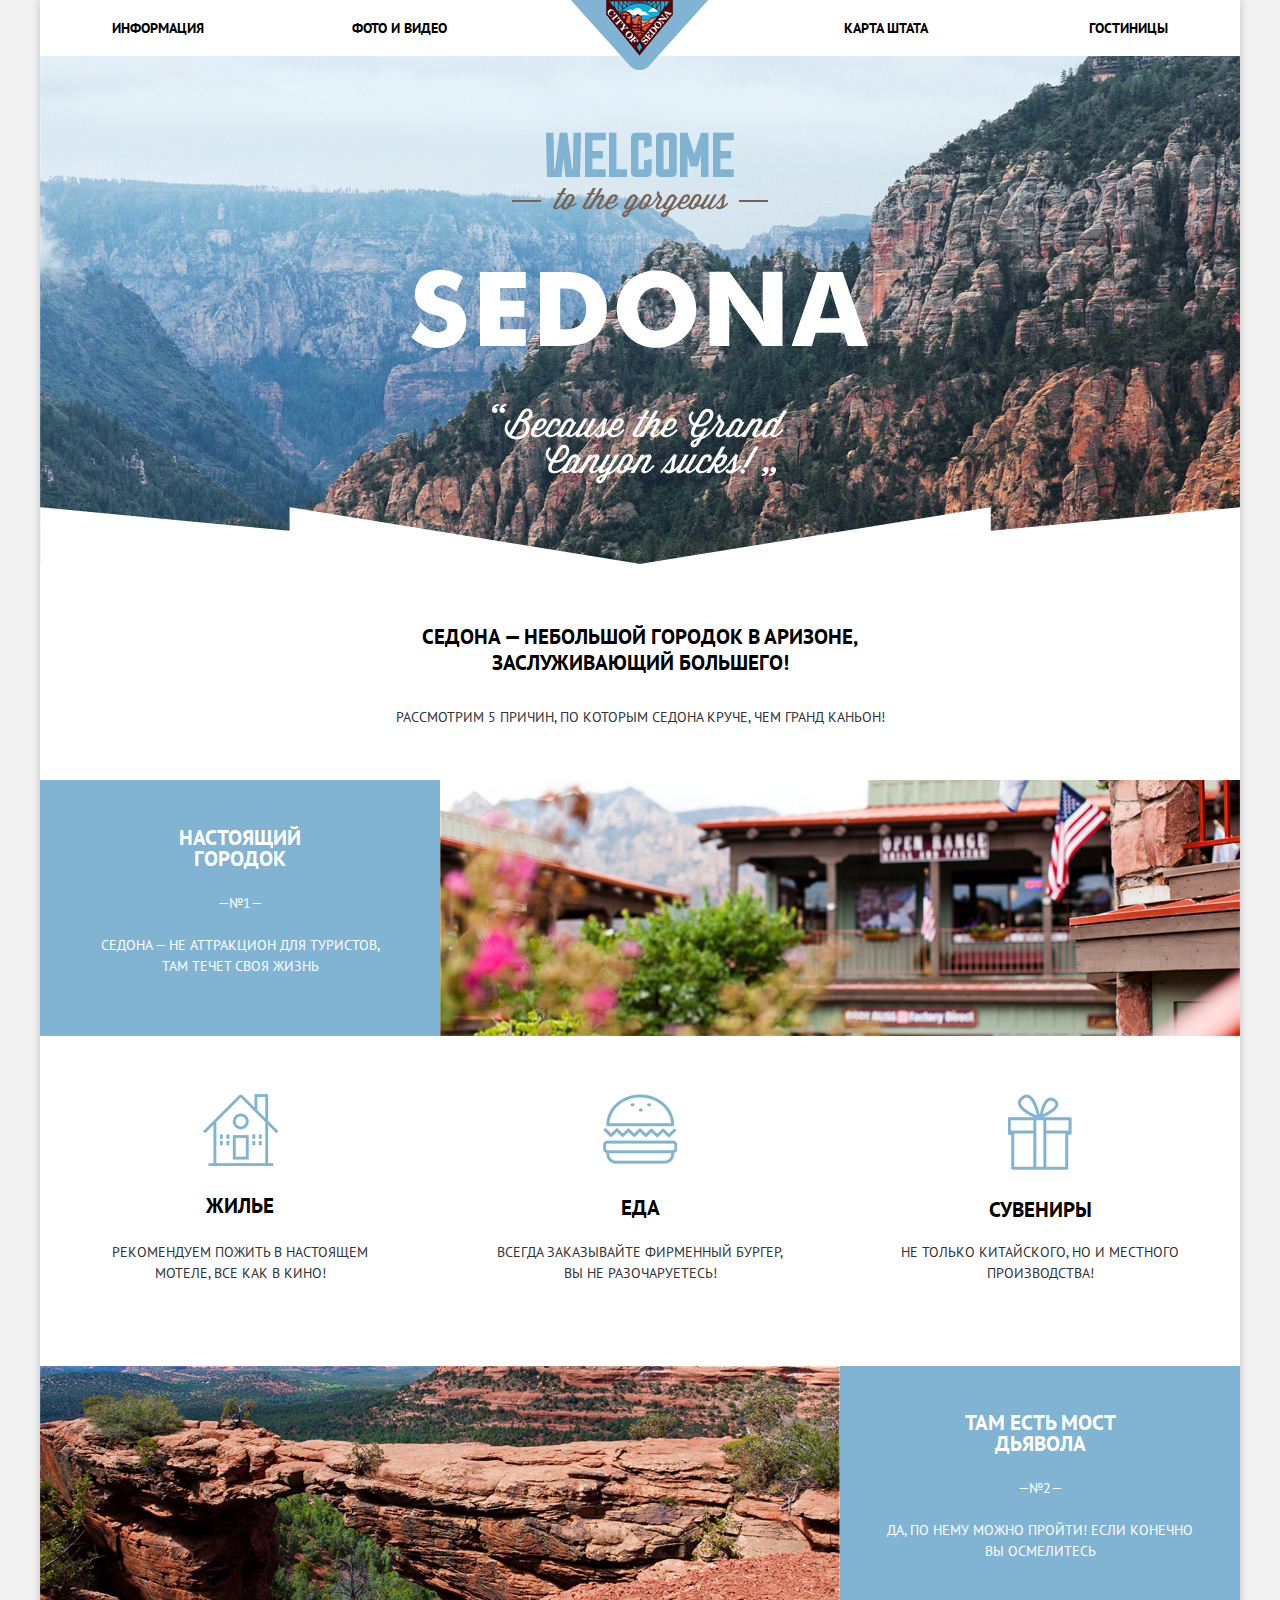
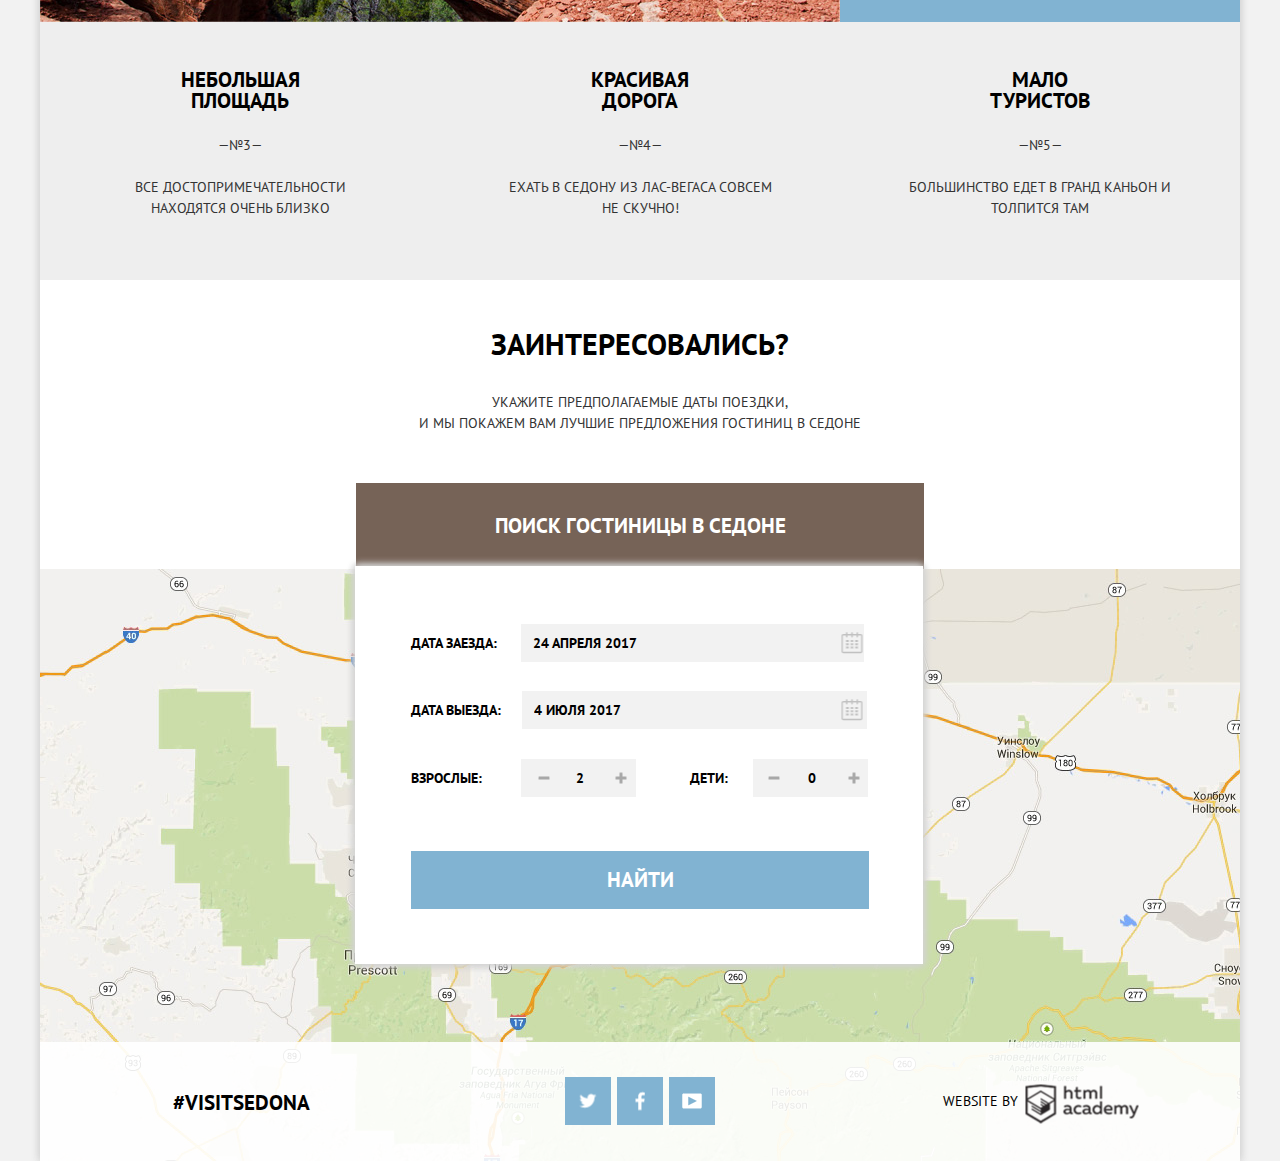
==== commit ebc29627: "Placeholder black" ====
--- a/index.html
+++ b/index.html
@@ -106,7 +106,7 @@
             <form class="search-form" action="#" method="post">
               <div class="search-row search-first-row">
                 <label for="date-in">Дата заезда:</label>
-                <input class="date-in"type="text" id="date-in" name="date-in" placeholder="24 апреля 2017">
+                <input class="date-in" type="text" id="date-in" name="date-in" placeholder="24 апреля 2017">
                 <button class="calendar calendar-first" type="button" title="Календарь">Календарь</button>
               </div>
               <div class="search-row search-second-row">
@@ -129,8 +129,8 @@
               <div class="search-form-button">
                 <input type="submit" value="Найти">
               </div>
-            </div>
-          </form>
+            </form>
+          </div>
         </div>
       </main>
       <footer class="container">
--- a/css/style.css
+++ b/css/style.css
@@ -389,6 +389,7 @@
 }
 
 .search-first-row input {
+  position: relative;
   width: 296px;
   height: 38px;
   margin: 0;
@@ -405,18 +406,18 @@
 }
 
 .search-first-row input:focus {
-  width: 292px;
+  width: 296px;
   height: 34px;
+  padding-left: 10px;
 	background: rgb(255, 255, 255);
   border: 2px solid rgb(235, 235, 235);
 }
 
 .calendar {
   position: absolute;
-  right: 54px;
+  right: 65px;
   display: inline-block;
   vertical-align: top;
-  width: 39px;
   height: 38px;
   text-decoration: none;
   font-size: 0;
@@ -487,8 +488,9 @@
 }
 
 .search-second-row input:focus {
-  width: 292px;
+  width: 296px;
   height: 34px;
+  padding-left: 10px;
   background: rgb(255, 255, 255);
   border: 2px solid rgb(235, 235, 235);
 }
@@ -510,18 +512,19 @@
 }
 
 .search-third-row input:focus {
-  width: 21px;
+  width: 25px;
   height: 34px;
+  padding-left: 53px;
+  padding-right: 33px;
 	background: rgb(255, 255, 255);
   border: 2px solid rgb(235, 235, 235);
 }
 
 .search-third-row .plus-button {
   position: absolute;
-  right: 285px;
+  right: 296px;
   display: inline-block;
   vertical-align: top;
-  width: 39px;
   height: 38px;
   font-size: 0;
   text-decoration: none;
@@ -532,10 +535,9 @@
 
 .search-fourth-row .plus-button {
   position: absolute;
-  right: 53px;
+  right: 63px;
   display: inline-block;
   vertical-align: top;
-  width: 39px;
   height: 38px;
   font-size: 0;
   text-decoration: none;
@@ -546,10 +548,9 @@
 
 .search-third-row .minus-button {
   position: absolute;
-  right: 127px;
+  right: 373px;
   display: inline-block;
   vertical-align: top;
-  width: 39px;
   height: 38px;
   font-size: 0;
   text-decoration: none;
@@ -560,10 +561,9 @@
 
 .search-fourth-row .minus-button {
   position: absolute;
-  right: 360px;
+  right: 143px;
   display: inline-block;
   vertical-align: top;
-  width: 39px;
   height: 38px;
   font-size: 0;
   text-decoration: none;
@@ -631,8 +631,9 @@
 }
 
 .search-fourth-row input:focus {
-  width: 21px;
+  width: 25px;
   height: 34px;
+  padding-left: 53px;
 	background: rgb(255, 255, 255);
   border: 2px solid rgb(235, 235, 235);
 }
@@ -717,15 +718,33 @@
 }
 
 input::-moz-placeholder {
-  color: black;
+  color: rgba(0, 0, 0, 1);
+  opacity: inherit;
+}
+
+input:-moz-placeholder {
+  color: rgba(0, 0, 0, 1);
+  opacity: inherit;
+}
+
+input::placeholder {
+  color: rgba(0, 0, 0, 1);
+  opacity: inherit;
+}
+
+input:placeholder {
+  color: rgba(0, 0, 0, 1);
+  opacity: inherit;
 }
 
 input::-webkit-input-placeholder {
-  color: black;
+  color: rgba(0, 0, 0, 1);
+  opacity: inherit;
 }
 
 input:-ms-input-placeholder {
-  color: black;
+  color: rgba(0, 0, 0, 1);
+  opacity: inherit;
 }
 
 /*Каталог*/
@@ -815,7 +834,9 @@
   width: 25px;
   height: 25px;
   content: "";
-  background: url(../img/checkboxoff.png) no-repeat;
+  background-image: url(../img/sprite.png);
+  background-repeat: no-repeat;
+  background-position: -173px -10px;
 }
 
 .search-form-small-basis input[type="checkbox"]:checked + label::after {
@@ -826,7 +847,9 @@
   width: 25px;
   height: 25px;
   content: "";
-  background: url(../img/checkboxon.png) no-repeat;
+  background-image: url(../img/sprite.png);
+  background-repeat: no-repeat;
+  background-position: -349px -10px;
 }
 
 .filter-range {
@@ -879,6 +902,7 @@
 .price-controls input {
   display: inline-block;
   width: 50px;
+  height: 32px;
   margin: 0;
   font: inherit;
   color: inherit;
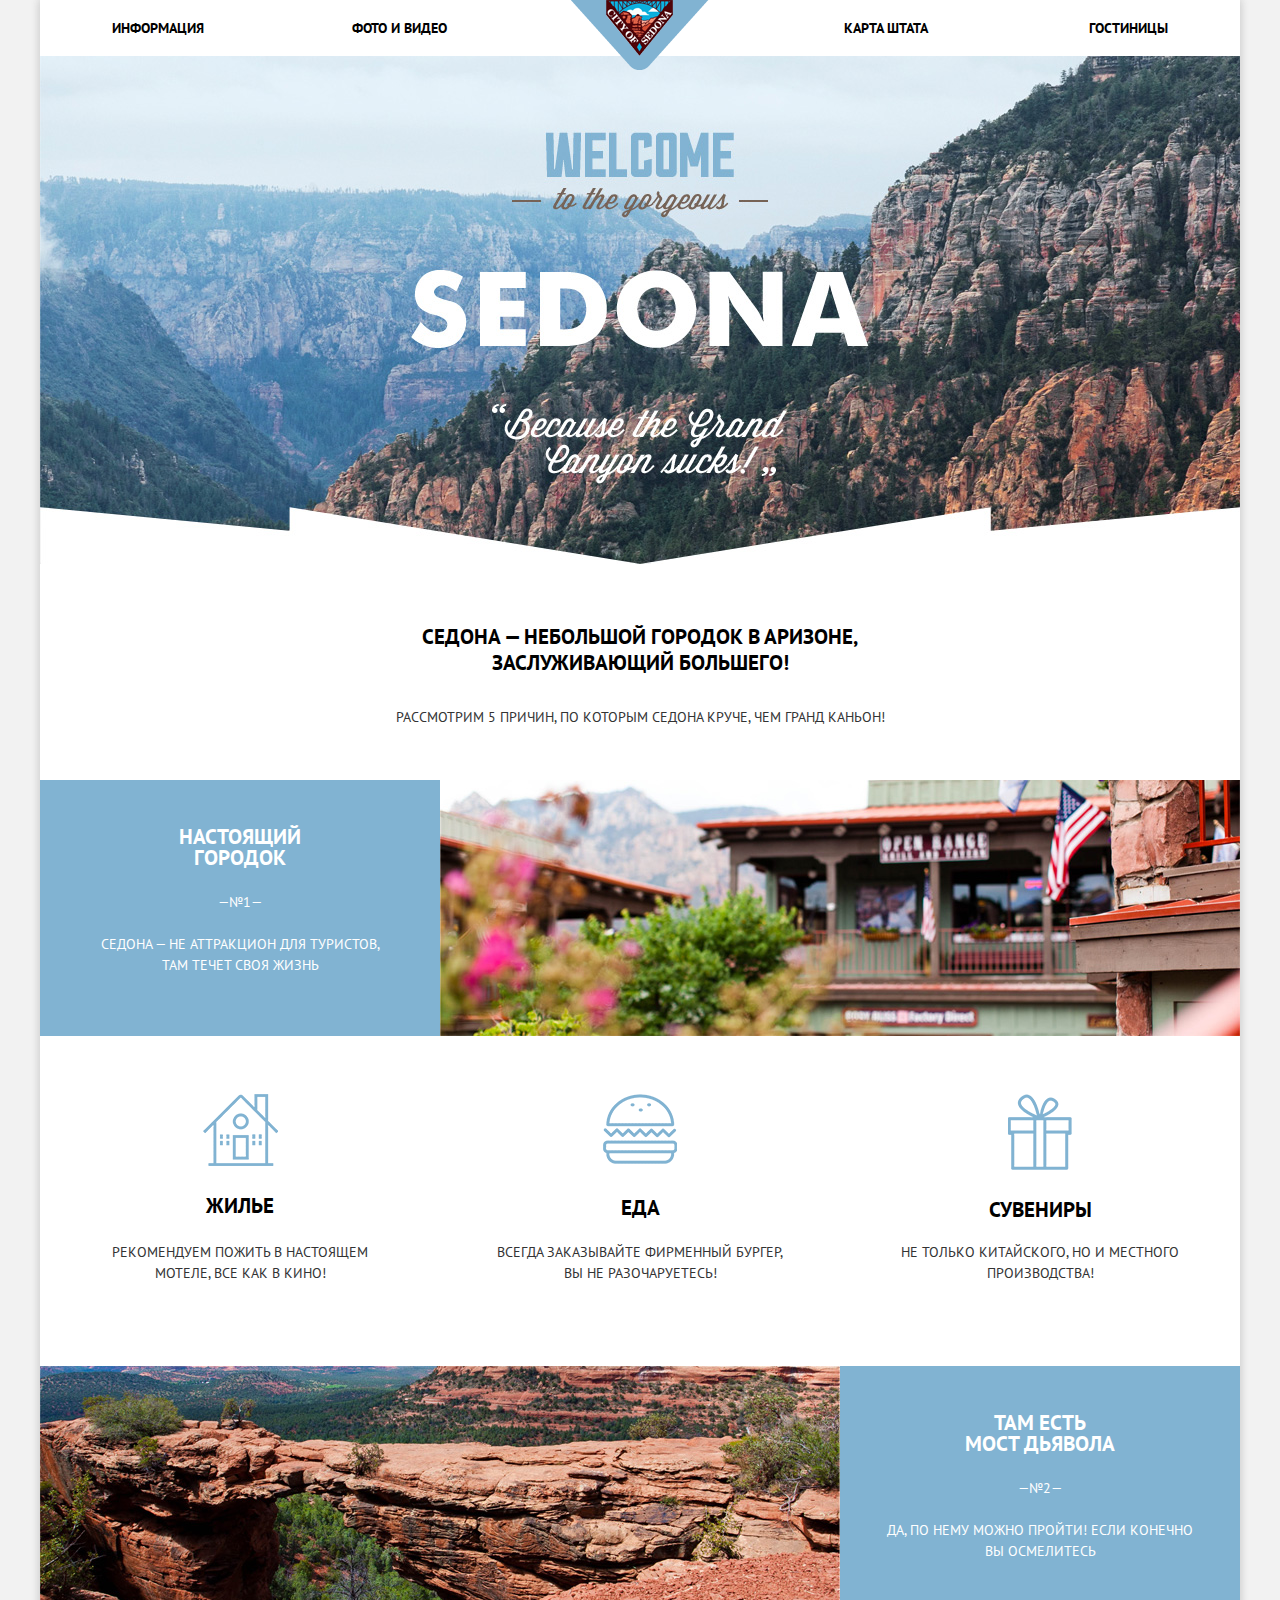
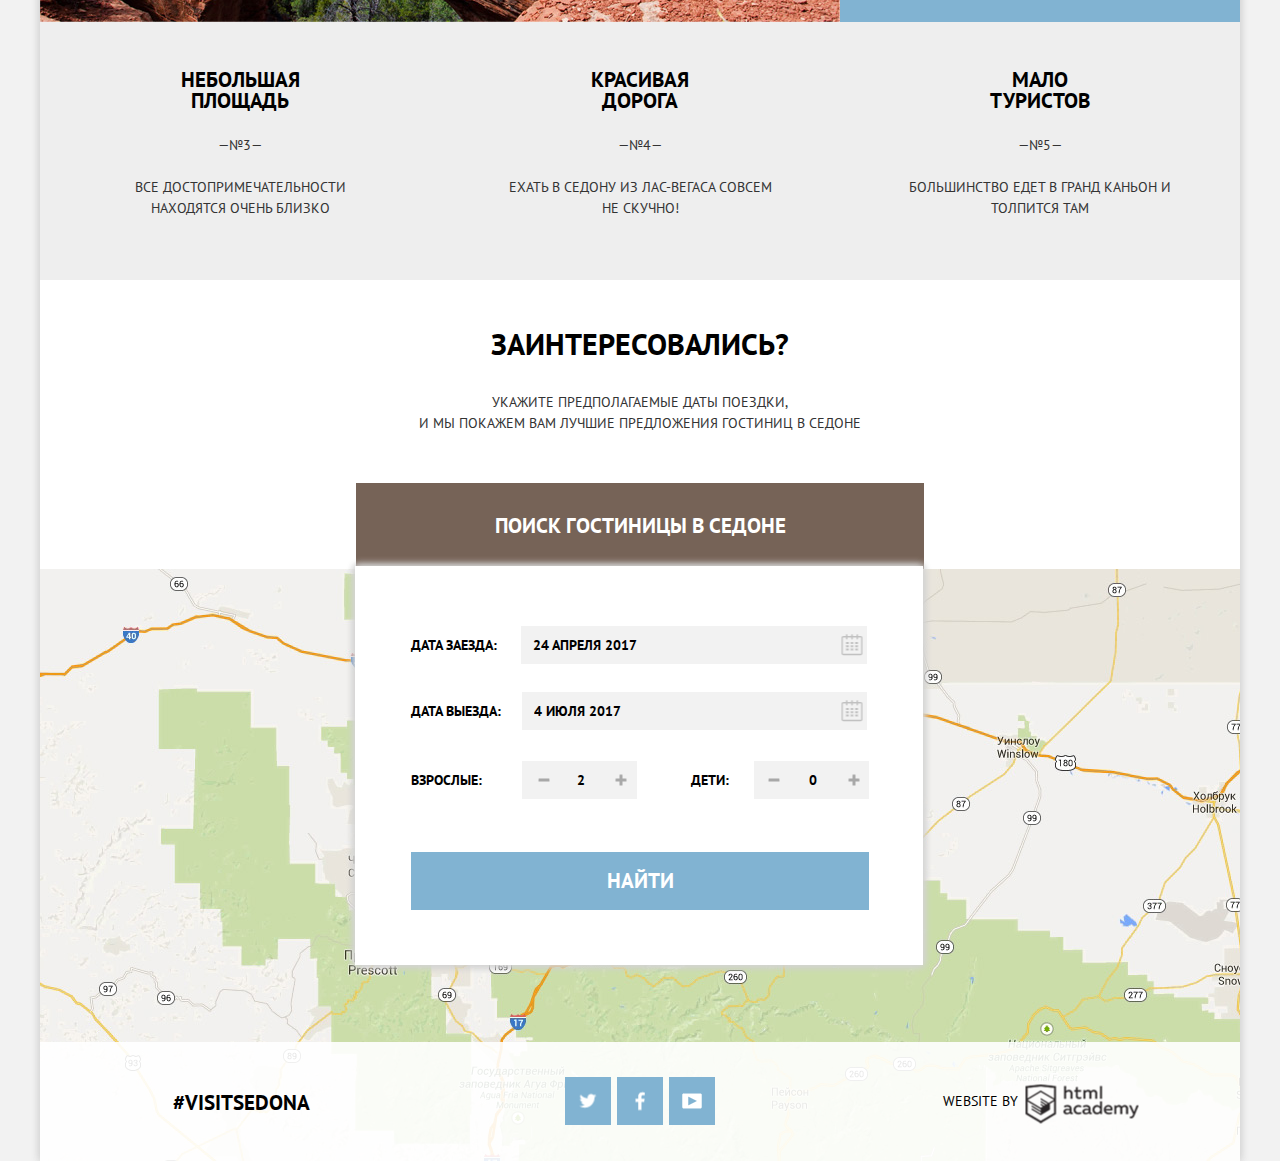
==== commit aeda4117: "Corrections" ====
--- a/index.html
+++ b/index.html
@@ -67,7 +67,7 @@
         </section>
         <div class="picture-reason-reverse">
           <div class="picture-description-reverse">
-           <h2 class="picture-header-reverse">Там есть мост дьявола</h2>
+           <h2 class="picture-header-reverse">Там есть<br> мост дьявола</h2>
            <div class="picture-number-reverse">&mdash;№2&mdash;</div>
            <p class="picture-text-reverse">Да, по нему можно пройти! Если конечно вы осмелитесь</p>
         </div>
--- a/css/style.css
+++ b/css/style.css
@@ -138,7 +138,7 @@
   flex-grow: 2;
   display: inline-block;
   vertical-align: middle;
-  padding-top: 47px;
+  padding-top: 44px;
   font-family: "PT Sans", "Arial", sans-serif;
   font-size: 14px;
   line-height: 21px;
@@ -157,6 +157,7 @@
   display: inline-block;
   width: 140px;
   padding: 0;
+  padding-top: 2px;
   margin: 0;
   font-family: "PT Sans", "Arial", sans-serif;
   font-size: 21px;
@@ -363,7 +364,7 @@
 }
 
 .search-form {
-  padding-top: 58px;
+  padding-top: 60px;
   padding-bottom: 55px;
   padding-left: 56px;
   padding-right: 0px;
@@ -372,20 +373,27 @@
 }
 
 .search-first-row {
-  padding-bottom: 29px;
+  height: 42px;
+  padding-bottom: 24px;
 }
 
 .search-second-row {
-  padding-bottom: 30px;
+  height: 42px;
+  padding-bottom: 27px;
 }
 
 .search-third-row {
   display: inline-block;
-  padding-bottom: 54px;
+  width: 255px;
+  height: 42px;
+  padding-bottom: 49px;
 }
 
 .search-fourth-row {
   display: inline-block;
+  width: 206px;
+  height: 42px;
+  padding-bottom: 49px;
 }
 
 .search-first-row input {
@@ -395,7 +403,7 @@
   margin: 0;
   padding: 0;
   padding-left: 12px;
-  padding-right: 35px;
+  padding-right: 38px;
 	background: rgb(242, 242, 242);
   box-shadow: none;
   border: none;
@@ -662,7 +670,7 @@
 
 .search-third-row label {
   position: relative;
-  padding-right: 39px;
+  padding-right: 40px;
   font-family: "PT Sans", "Arial", sans-serif;
   font-size: 14px;
   line-height: 26px;
@@ -673,7 +681,7 @@
 
 .search-fourth-row label {
   position: relative;
-  padding-left: 54px;
+  padding-left: 25px;
   padding-right: 25px;
   font-family: "PT Sans", "Arial", sans-serif;
   font-size: 14px;
@@ -681,6 +689,11 @@
   font-weight: bold;
   text-transform: uppercase;
   color: rgb(0, 0, 0);
+}
+
+.search-form-button {
+  width: 458px;
+  height: 58px;
 }
 
 .search-form-button input {
@@ -867,7 +880,7 @@
 
 .price-controls {
   position: relative;
-  height: 31px;
+  height: 33px;
   margin-bottom: 20px;
   font-size: 0;
   border: 2px solid rgb(255, 255, 255);
@@ -916,7 +929,7 @@
 }
 
 .range-controls .scale {
-  height: 2px;
+  height: 4px;
   background: rgba(255, 255, 255, 0.3);
 }
 
@@ -953,7 +966,7 @@
 .btn-transparent {
   display: block;
   margin-left: 86px;
-  padding: 7px 30px;
+  padding: 6px 33px;
   font-size: 14px;
   line-height: 20px;
   text-transform: uppercase;
@@ -1146,7 +1159,7 @@
 
 .hotel-type {
   padding-top: 25px;
-  padding-bottom: 24px;
+  padding-bottom: 25px;
   border-bottom: 1px solid rgb(204, 204, 204);
 }
 
@@ -1219,7 +1232,7 @@
   display: inline-block;
   vertical-align: middle;
   width: 109px;
-  height: 25px;
+  height: 24px;
   margin-right: 3px;
   padding-top: 4px;
   font-family: "PT Sans", "Arial", sans-serif;
@@ -1247,7 +1260,7 @@
   display: inline-block;
   vertical-align: middle;
   width: 142px;
-  height: 25px;
+  height: 24px;
   padding-top: 4px;
   font-family: "PT Sans", "Arial", sans-serif;
   font-size: 14px;
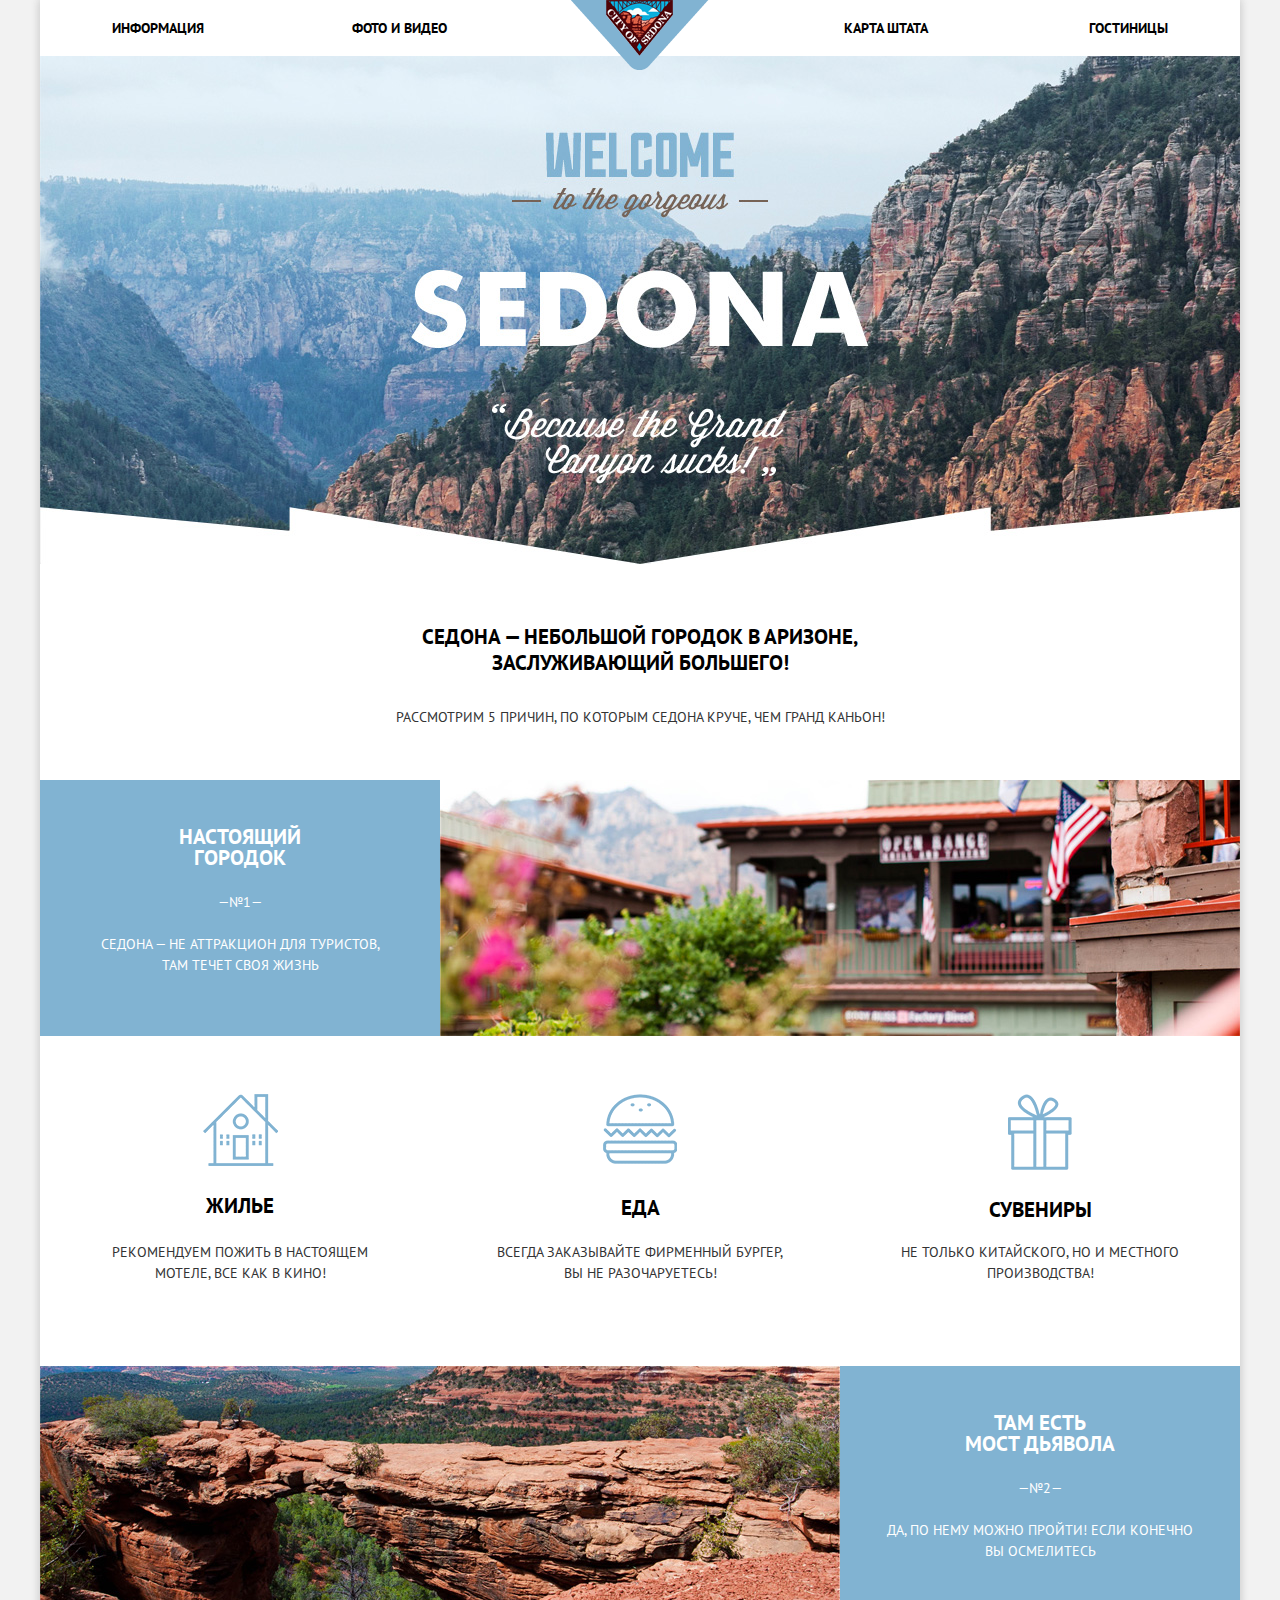
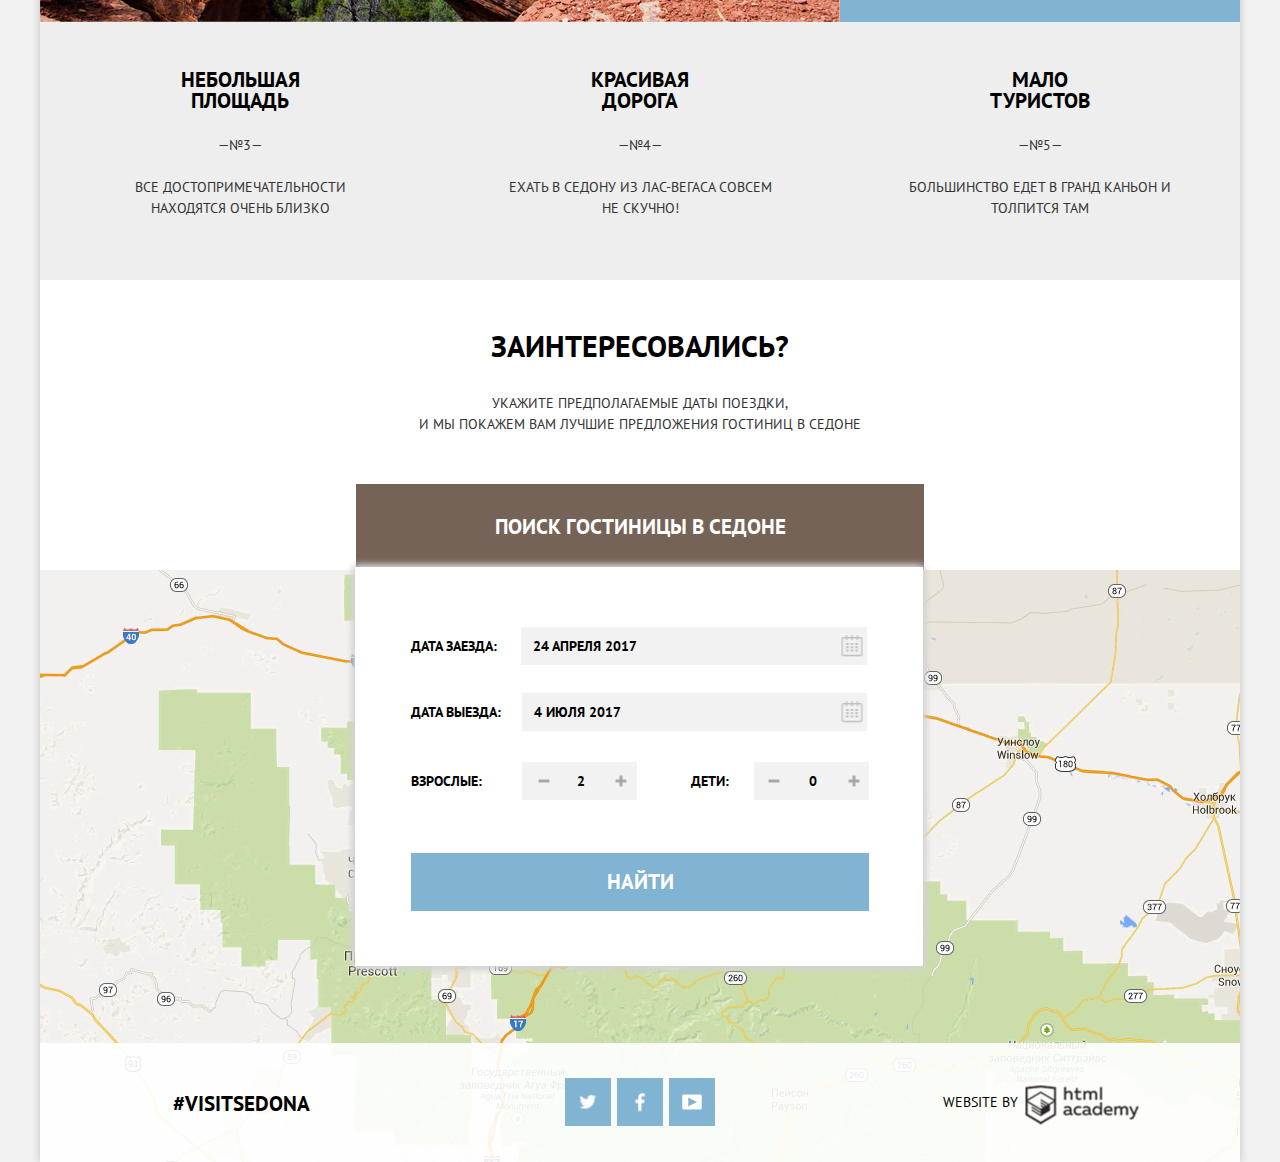
==== commit 51c304fb: "Final version" ====
--- a/index.html
+++ b/index.html
@@ -3,8 +3,8 @@
   <head>
     <meta charset="utf-8">
     <title>Седона</title>
+    <link href="css/normalize.css" rel="stylesheet">
     <link href="css/style.css" rel="stylesheet">
-    <link href="css/normalize.css" rel="stylesheet">
     <link href="https://fonts.googleapis.com/css?family=PT+Sans:400,700&amp;subset=cyrillic" rel="stylesheet">
   </head>
   <body>
@@ -27,7 +27,7 @@
             </ul>
           </nav>
           <a class="index-logo" href="#">
-            <img src="img/logo.png" alt="Седона">
+            <img src="img/logo.png" alt="Седона" width="138" height="70">
           </a>
         </div>
       </header>
@@ -45,22 +45,22 @@
             <p class="picture-text">Седона &mdash; не аттракцион для туристов, там течет своя жизнь</p>
           </div>
           <div class="picture">
-            <img src ="img/usaflag.jpg" alt="Город">
+            <img src ="img/usaflag.jpg" alt="Город" width="800" height="256">
           </div>
         </div>
         <section class="reason-list">
           <div class="reason-point">
-            <img src ="img/house.png" alt="Жилье">
+            <img src ="img/house.png" alt="Жилье" width="75" height="72">
             <h2 class="reason-header">Жилье</h2>
             <span>Рекомендуем пожить в настоящем мотеле, все как в кино!</span>
           </div>
           <div class="reason-point">
-            <img src ="img/food.png" alt="Еда">
+            <img src ="img/food.png" alt="Еда" width="74" height="70">
             <h2 class="reason-header">Еда</h2>
             <span>Всегда заказывайте фирменный бургер, вы не разочаруетесь!</span>
           </div>
           <div class="reason-point">
-            <img src ="img/present.png" alt="Сувениры">
+            <img src ="img/present.png" alt="Сувениры" width="64" height="76">
             <h2 class="reason-header">Сувениры</h2>
             <span>Не только китайского, но и местного производства!</span>
           </div>
@@ -72,7 +72,7 @@
            <p class="picture-text-reverse">Да, по нему можно пройти! Если конечно вы осмелитесь</p>
         </div>
           <div class="picture">
-            <img src ="img/mountains.jpg" alt="Горы">
+            <img src ="img/mountains.jpg" alt="Горы" width="800" height="256">
           </div>
         </div>
         <section class="reason-list-nopicture">
@@ -98,7 +98,7 @@
             <p class="main-answer">Укажите предполагаемые даты поездки,<br> и мы покажем вам лучшие предложения гостиниц в Седоне</p>
           </div>
           <div class="search-open">
-            <h3 class="search-name">Поиск гостиницы в Седоне</h3>
+            <button class="search-name">Поиск гостиницы в Седоне</button>
           </div>
         </section>
         <div class="search-block map">
@@ -145,7 +145,7 @@
           </section>
           <section class="footer-copyright">
             <span class="html-academy">Website by</span>
-            <a class="copyright-img link-img" href="https://htmlacademy.ru/intensive/htmlcss">
+            <a class="copyright-img link-img" href="https://htmlacademy.ru/intensive/htmlcss">html academy
             </a>
           </section>
         </div>
--- a/css/style.css
+++ b/css/style.css
@@ -149,12 +149,13 @@
 }
 
 .picture-number {
-  padding-top: 21px;
+  padding-top: 24px;
   padding-bottom: 7px;
 }
 
 .picture-header {
   display: inline-block;
+  vertical-align: middle;
   width: 140px;
   padding: 0;
   padding-top: 2px;
@@ -169,6 +170,7 @@
 
 .picture-text {
   display: inline-block;
+  vertical-align: middle;
   width: 300px;
   font-family: "PT Sans", "Arial", sans-serif;
   font-size: 14px;
@@ -236,6 +238,7 @@
 
 .picture-header-reverse {
   display: inline-block;
+  vertical-align: middle;
   width: 151px;
   font-size: 21px;
   line-height: 21px;
@@ -252,6 +255,7 @@
 
 .picture-text-reverse {
   display: inline-block;
+  vertical-align: middle;
   width: 314px;
   font-family: "PT Sans", "Arial", sans-serif;
   font-size: 14px;
@@ -300,7 +304,7 @@
    width: 500px;
    margin-left: auto;
    margin-right: auto;
-   padding-top: 52px;
+   padding-top: 54px;
    text-align: center;
 }
 
@@ -314,7 +318,7 @@
 }
 
 .main-answer {
-  padding-top: 17px;
+  padding-top: 16px;
   font-family: "PT Sans", "Arial", sans-serif;
   font-size: 14px;
   line-height: 21px;
@@ -334,6 +338,7 @@
   min-height: 56px;
   margin: 0 auto;
   padding-top: 30px;
+  padding-bottom: 30px;
   text-align: center;
   font-family: "PT Sans", "Arial", sans-serif;
   font-size: 21px;
@@ -342,6 +347,8 @@
   text-transform: uppercase;
   color: rgb(255, 255, 255);
   background-color: rgb(118, 99, 87);
+  border: none;
+  cursor: pointer;
 }
 
 .search-block {
@@ -349,6 +356,7 @@
   width: 100%;
   min-height: 592px;
   background-image: url(../img/map.jpg);
+  background-color: rgb(255, 255, 255);
 }
 
 .search-basis {
@@ -745,11 +753,6 @@
   opacity: inherit;
 }
 
-input:placeholder {
-  color: rgba(0, 0, 0, 1);
-  opacity: inherit;
-}
-
 input::-webkit-input-placeholder {
   color: rgba(0, 0, 0, 1);
   opacity: inherit;
@@ -863,6 +866,32 @@
   background-image: url(../img/sprite.png);
   background-repeat: no-repeat;
   background-position: -349px -10px;
+}
+
+.search-form-small-basis input[type="checkbox"]:disabled + label::before {
+  position: absolute;
+  top: 0px;
+  left: -30px;
+  display: block;
+  width: 25px;
+  height: 25px;
+  content: "";
+  background-image: url(../img/sprite.png);
+  background-repeat: no-repeat;
+  background-position: -133px -10px;
+}
+
+.search-form-small-basis input[type="checkbox"]:disabled:checked + label::after {
+  position: absolute;
+  top: 0px;
+  left: -30px;
+  display: block;
+  width: 25px;
+  height: 25px;
+  content: "";
+  background-image: url(../img/sprite.png);
+  background-repeat: no-repeat;
+  background-position: -259px -10px;
 }
 
 .filter-range {
@@ -1041,6 +1070,18 @@
   margin-right: 30px;
 }
 
+.sorting .sorting-active a {
+  text-decoration: none;
+  color: rgb(129, 179, 210);
+  border: none;
+}
+
+.sorting .sorting-active a:hover {
+  text-decoration: none;
+  color: rgb(129, 179, 210);
+  border: none;
+}
+
 .sorting-element a {
   text-decoration: none;
   color: rgba(0, 0, 0, 0.3);
@@ -1089,10 +1130,34 @@
 	border-top: 10px solid rgb(204, 204, 204);
 }
 
+.search-result-right .active-button::before {
+  position: absolute;
+  top: 39px;
+  right: 74px;
+  content: "";
+  width: 0;
+	height: 0;
+	border-left: 5px solid transparent;
+	border-right: 5px solid transparent;
+	border-top: 10px solid rgb(129, 179, 210);
+}
+
+.search-result-right .active-button:hover::before {
+  position: absolute;
+  top: 39px;
+  right: 74px;
+  content: "";
+  width: 0;
+	height: 0;
+	border-left: 5px solid transparent;
+	border-right: 5px solid transparent;
+	border-top: 10px solid rgb(129, 179, 210);
+}
+
 .down-button:hover::before {
   position: absolute;
-  top: 35px;
-  right: 78px;
+  top: 39px;
+  right: 74px;
   width: 0;
 	height: 0;
   content: "";
@@ -1103,8 +1168,8 @@
 
 .down-button:focus::before {
   position: absolute;
-  top: 35px;
-  right: 78px;
+  top: 39px;
+  right: 74px;
   width: 0;
   height: 0;
   content: "";
@@ -1135,8 +1200,8 @@
 
 .up-button:hover::before {
   position: absolute;
-  top: 35px;
-  right: 99px;
+  top: 39px;
+  right: 97px;
   width: 0;
 	height: 0;
   content: "";
@@ -1147,8 +1212,8 @@
 
 .up-button:focus::before {
   position: absolute;
-  top: 35px;
-  right: 99px;
+  top: 39px;
+  right: 97px;
   width: 0;
   height: 0;
   content: "";
@@ -1202,30 +1267,23 @@
 }
 
 .article-text {
+  width: 257px;
   padding-bottom: 13px;
 }
 
 .article-info {
-  display: inline-block;
+  float: left;
+  display: inline-block;
+  vertical-align: middle;
+  width: 115px;
   text-align: left;
 }
 
-.article-price-amara {
-  display: inline-block;
-  padding-left: 34px;
-  text-align: right;
-}
-
-.article-price-desert {
-  display: inline-block;
-  padding-left: 60px;
-  text-align: right;
-}
-
-.article-price-villas {
-  display: inline-block;
-  padding-left: 17px;
-  text-align: right;
+.article-price {
+  float: left;
+  display: inline-block;
+  vertical-align: middle;
+  width: 142px;
 }
 
 .more-btn {
@@ -1247,7 +1305,7 @@
 }
 
 .more-btn:hover {
-  color: rgba(255, 255, 255);
+  color: rgb(255, 255, 255);
   background-color: rgb(102, 158, 192);
 }
 
@@ -1292,8 +1350,8 @@
   display: inline-block;
   vertical-align: middle;
   width: 109px;
-  height: 25px;
-  margin-top: 30px;
+  height: 23px;
+  margin-top: 35px;
   padding-top: 5px;
   font-family: "PT Sans", "DIN Pro", sans-serif;
   font-size: 14px;
@@ -1305,23 +1363,26 @@
 }
 
 .stars-block {
-  padding-top: 5px;
   transform: scaleX(-1);
 }
 
 .stars-list {
   display: inline-block;
+  vertical-align: baseline;
   margin: 0;
   padding: 0;
+  font-size: 0;
   list-style: none;
 }
 
 .stars-list li {
   display: inline-block;
+  vertical-align: baseline;
   width: 20px;
   height: 25px;
+  margin: 0;
   padding: 0;
-  margin: 0;
+  padding-right: 4px;
   text-align: right;
   background-image: url(../img/2stars.png);
   background-repeat: no-repeat;
@@ -1372,6 +1433,7 @@
 
 .html-academy {
   display: inline-block;
+  vertical-align: middle;
   padding-right: 8px;
   padding-left: 3px;
   padding-top: 5px;
@@ -1485,7 +1547,3 @@
   height: 16px;
   background-position: -1159px -10px;
 }
-
-.footer-opcaity {
-  background-color: rgba(255, 255, 255, 0.9);
-}
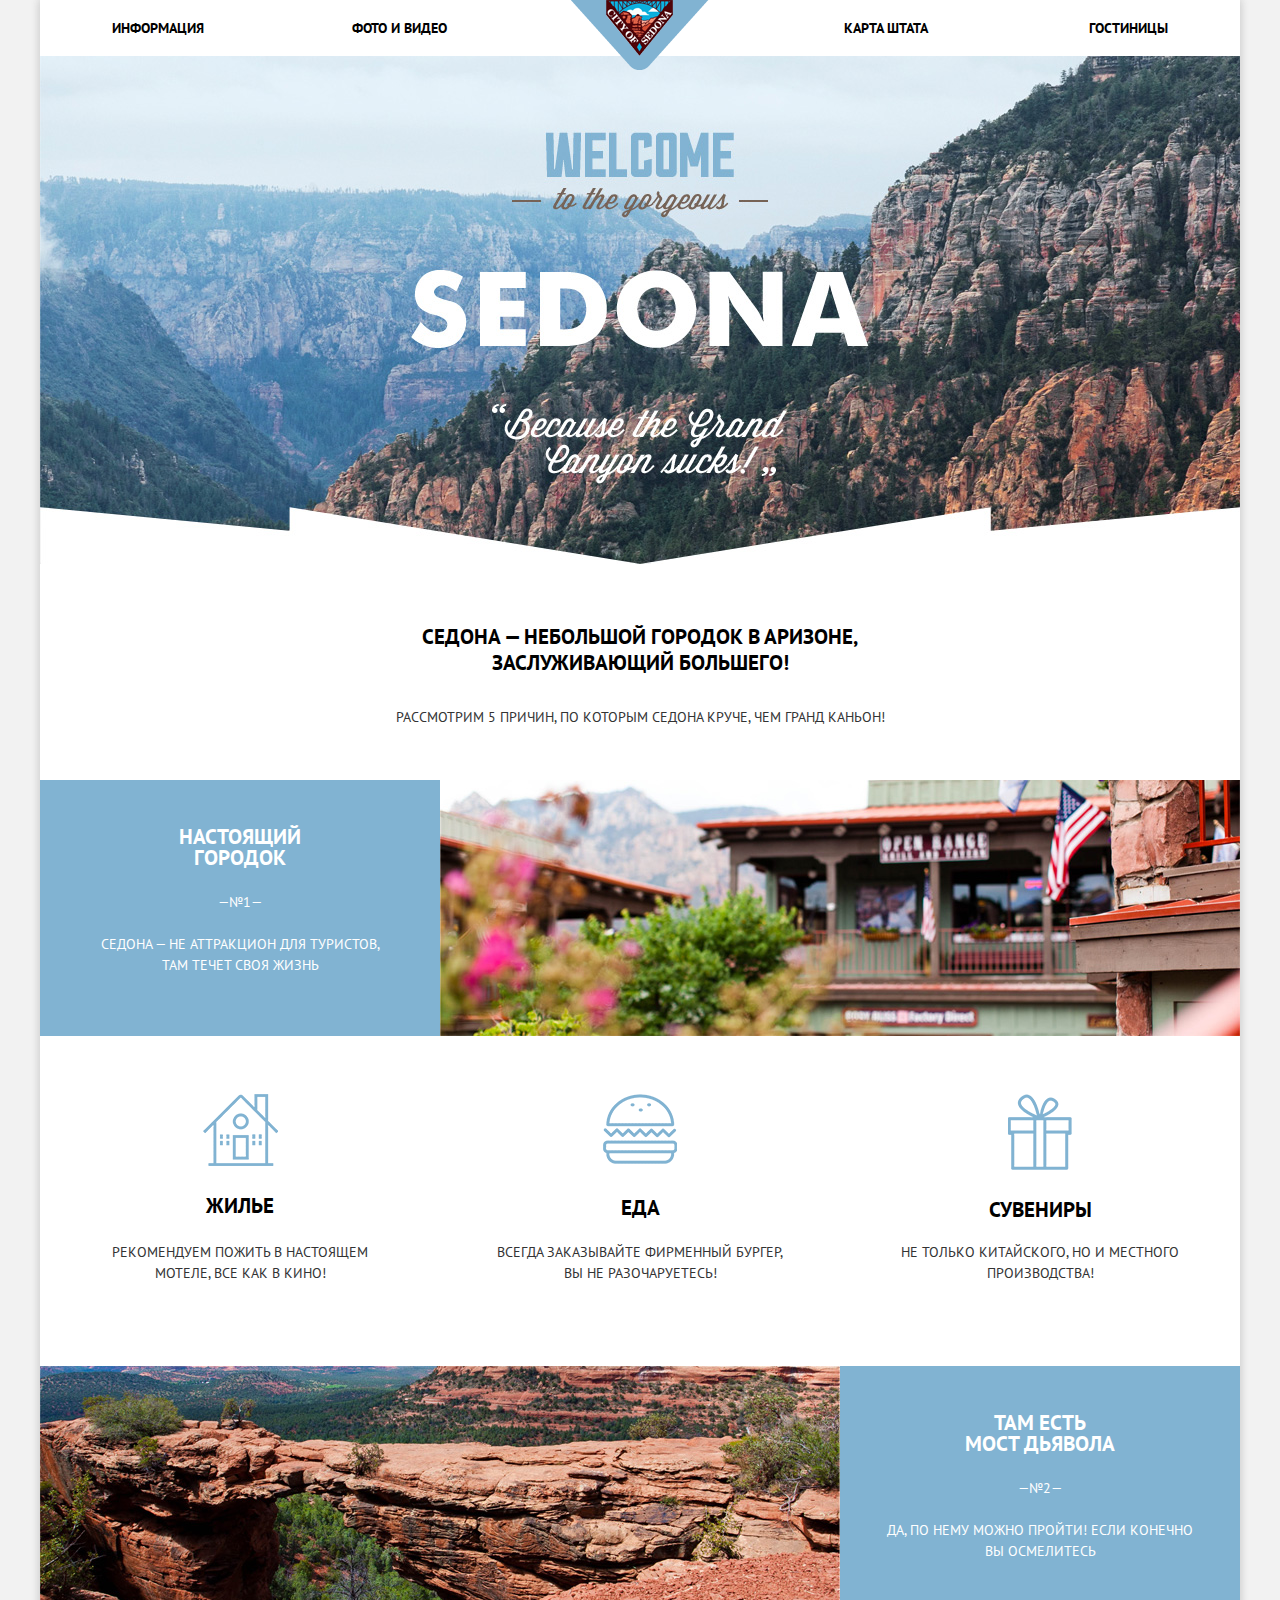
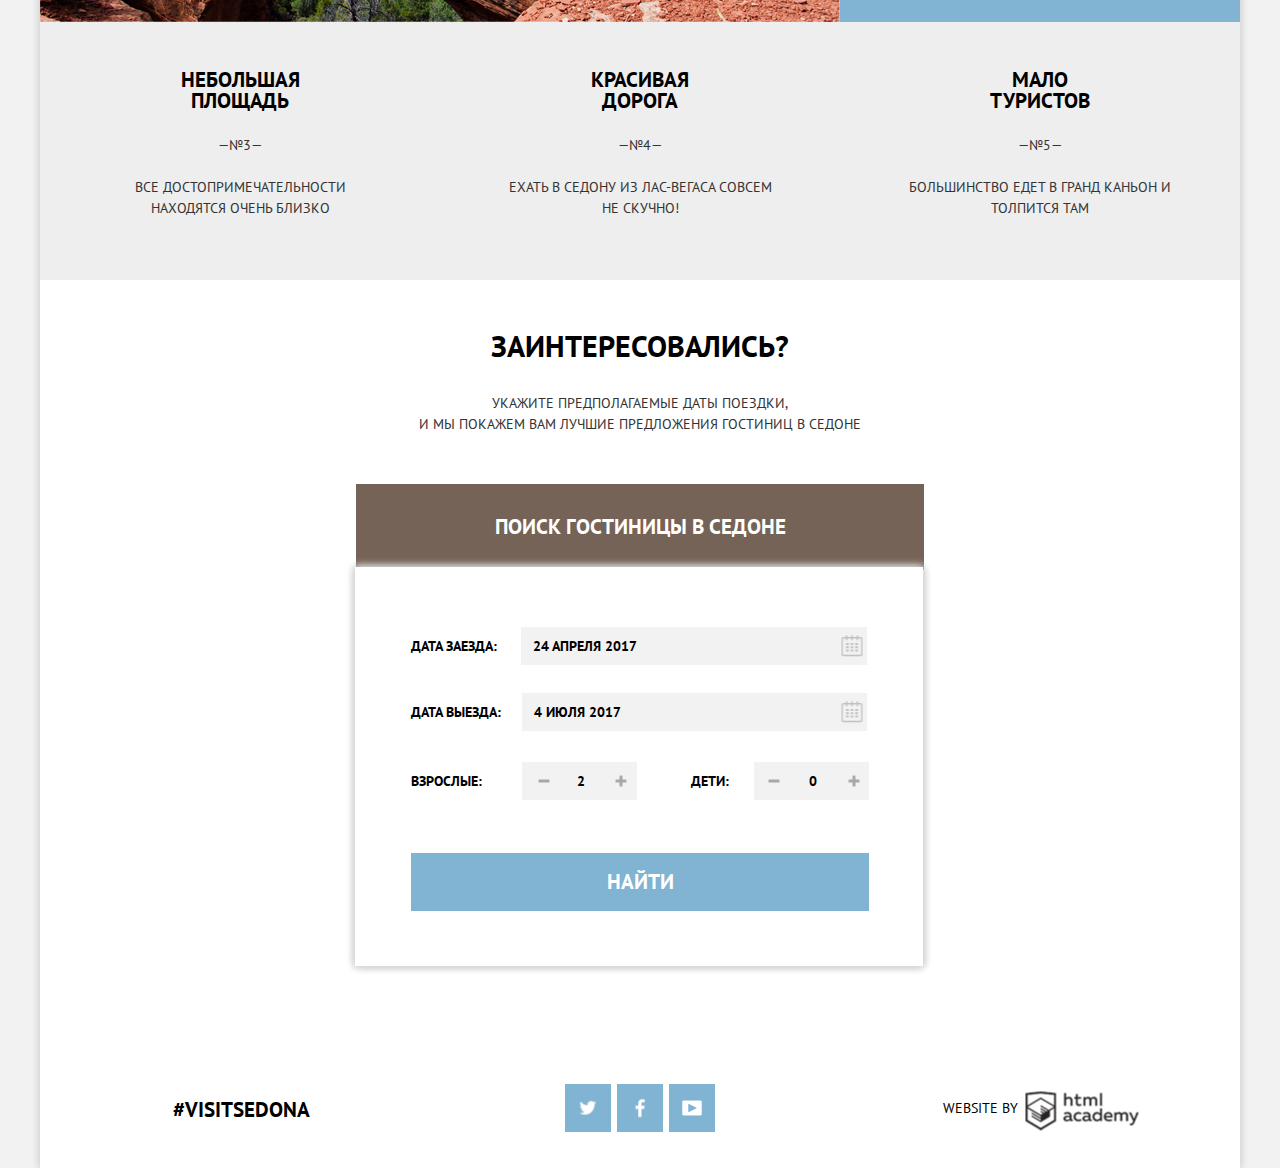
==== commit 10efa30e: "Js with bugs" ====
--- a/index.html
+++ b/index.html
@@ -102,6 +102,7 @@
           </div>
         </section>
         <div class="search-block map">
+          <iframe src="https://www.google.com/maps/embed?pb=!1m18!1m12!1m3!1d837816.5889387749!2d-112.35415428458421!3d34.888350421711486!2m3!1f0!2f0!3f0!3m2!1i1024!2i768!4f13.1!3m3!1m2!1s0x872da132f942b00d%3A0x5548c523fa6c8efd!2z0KHQtdC00L7QvdCwLCDQkNGA0LjQt9C-0L3QsCA4NjMzNiwg0KHQqNCQ!5e0!3m2!1sru!2sru!4v1494767139893" width="1200" height="592" frameborder="0" style="border:0" allowfullscreen></iframe>
           <div class="search-basis">
             <form class="search-form" action="#" method="post">
               <div class="search-row search-first-row">
@@ -151,5 +152,8 @@
         </div>
       </footer>
     </div>
+    <script src="js/jquery.js"></script>
+    <script src="js/script.js"></script>
+    </script>
   </body>
 </html>
--- a/css/style.css
+++ b/css/style.css
@@ -355,8 +355,45 @@
   position: relative;
   width: 100%;
   min-height: 592px;
-  background-image: url(../img/map.jpg);
   background-color: rgb(255, 255, 255);
+}
+
+.model-content-show {
+  display: none;
+  animation-name: bounce;
+  animation-duration: 1s;
+}
+
+@keyframes bounce {
+  0%   {
+    transform: translateX(2000px);
+  }
+  70%  {
+    transform: translateX(30px);
+  }
+  90%  {
+    transform: translateX(10px);
+  }
+  100% {
+    transform: translateX(0);
+  }
+}
+
+.modal-error {
+  animation-name: none: shake;
+  animation-duration: 0.6s;
+}
+
+@keyframes shake {
+  0%, 100%   {
+    transform: translateX(0);
+  }
+  10%, 30%, 50%, 70%, 90%  {
+    transform: translateX(-10px);
+  }
+  20%, 40%, 60%, 80%  {
+    transform: translateX(10px);
+  }
 }
 
 .search-basis {
